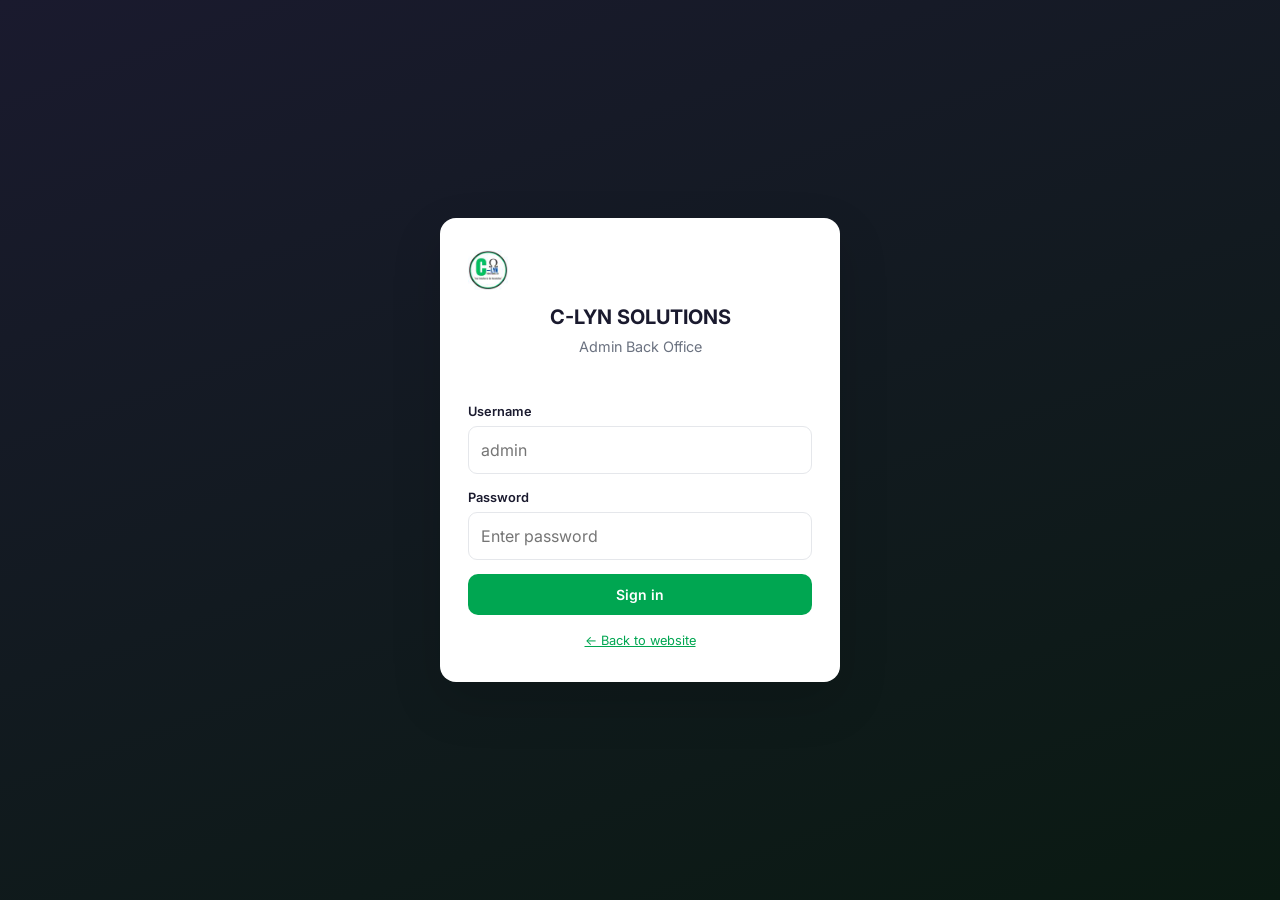
==== admin.html @ 7284bfd9 "Admin dark mode toggle + hide cart in script.js" ====
<!DOCTYPE html>
<html lang="en">
<head>
<meta charset="UTF-8">
<meta name="viewport" content="width=device-width, initial-scale=1.0">
<title>Admin · C-LYN SOLUTIONS LIMITED</title>
<link href="https://fonts.googleapis.com/css2?family=Inter:wght@400;500;600;700;800&display=swap" rel="stylesheet">
<link rel="stylesheet" href="admin.css">
<link rel="stylesheet" href="logo-styles.css">
<link rel="stylesheet" href="admin-dark.css">
</head>
<body>
<div class="login-page" id="loginScreen">
  <div class="login-card">
    <div class="login-logo"><img class="login-logo-img" id="adminLogo" alt="C-LYN" width="72" height="72"></div>
    <h1>C-LYN SOLUTIONS</h1>
    <p class="sub">Admin Back Office</p>
    <div class="login-err" id="loginErr"></div>
    <label for="loginUser">Username</label>
    <input type="text" id="loginUser" placeholder="admin" autocomplete="username">
    <label for="pwd">Password</label>
    <input type="password" id="pwd" placeholder="Enter password" autocomplete="current-password">
    <button class="btn btn-primary btn-block" id="loginBtn">Sign in</button>
    <p class="login-hint"><a href="index.html">← Back to website</a></p>
  </div>
</div>
<div class="hidden" id="app">
  <header class="topbar">
    <div class="topbar-brand">
      <div class="mark">C</div>
      <div><h1>C-LYN Admin</h1><span id="loggedInAs">SOLUTIONS LIMITED</span></div>
    </div>
    <div class="topbar-actions">
      <a class="btn btn-ghost btn-sm" href="index.html" target="_blank">View website</a>
      <button type="button" class="theme-toggle" id="themeToggle" title="Toggle dark mode">Dark</button>
      <button class="btn btn-ghost btn-sm" id="logoutBtn">Logout</button>
    </div>
  </header>
  <div class="wrap">
    <div class="stats">
      <div class="stat"><strong id="statProducts">0</strong><span>Products</span></div>
      <div class="stat"><strong id="statCats">0</strong><span>Categories</span></div>
      <div class="stat"><strong id="statFeatured">0</strong><span>Featured</span></div>
      <div class="stat"><strong id="statPromos">0</strong><span>Active promos</span></div>
      <div class="stat"><strong id="statViews">0</strong><span>Page views</span></div>
    </div>
    <div class="tabs">
      <button class="tab active" data-tab="products">Products</button>
      <button class="tab" data-tab="categories">Categories</button>
      <button class="tab" data-tab="promotions">Promotions</button>
      <button class="tab" data-tab="settings">Settings</button>
      <button class="tab" data-tab="users">Users</button>
      <button class="tab" data-tab="logs">Logs &amp; Analytics</button>
      <button class="tab" data-tab="backup">Backup</button>
    </div>
    <div class="panel" id="tab-products">
      <div class="panel-head"><h2>Product catalogue</h2>
        <div class="panel-head-actions">
          <span class="save-msg" id="saveMsgProducts"></span>
          <button class="btn btn-ghost btn-sm" id="saveProductsBtn">Save</button>
          <button class="btn btn-primary btn-sm" id="addProductBtn">+ Add product</button>
        </div></div>
      <div class="table-wrap"><table><thead><tr><th>Image</th><th>Name</th><th>Category</th><th>Price</th><th>Featured</th><th>Actions</th></tr></thead><tbody id="productRows"></tbody></table></div>
    </div>
    <div class="panel hidden" id="tab-categories">
      <div class="panel-head"><h2>Categories</h2>
        <div class="panel-head-actions">
          <span class="save-msg" id="saveMsgCats"></span>
          <button class="btn btn-ghost btn-sm" id="saveCatsBtn">Save</button>
          <button class="btn btn-primary btn-sm" id="addCatBtn">+ Add category</button>
        </div></div>
      <div class="table-wrap"><table><thead><tr><th>Photo</th><th>Name</th><th>ID</th><th>Actions</th></tr></thead><tbody id="catRows"></tbody></table></div>
    </div>
    <div class="panel hidden" id="tab-promotions">
      <div class="panel-head"><h2>Promotions banner</h2>
        <div class="panel-head-actions">
          <span class="save-msg" id="saveMsgPromos"></span>
          <button class="btn btn-ghost btn-sm" id="savePromosBtn">Save</button>
          <button class="btn btn-primary btn-sm" id="addPromoBtn">+ Add promotion</button>
        </div></div>
      <div class="panel-pad" style="border-bottom:1px solid var(--border);max-width:none">
        <label class="check-row" style="margin:0;display:flex;align-items:center;gap:8px"><input type="checkbox" id="promoMasterToggle"> <strong>Show promotions on website</strong></label>
      </div>
      <div class="table-wrap"><table><thead><tr><th>Image</th><th>Promotion</th><th>Status</th><th>Actions</th></tr></thead><tbody id="promoRows"></tbody></table></div>
    </div>
    <div class="panel hidden" id="tab-settings">
      <div class="panel-pad">
        <h2>Website settings</h2>
        <h3>Hero background image</h3>
        <p class="muted">Upload a new hero image for the homepage.</p>
        <div style="display:flex;flex-wrap:wrap;gap:16px;align-items:flex-start;margin-bottom:16px">
          <img id="heroPreview" class="preview" alt="Hero" style="max-width:280px;max-height:160px;border-radius:10px">
          <div>
            <label class="btn btn-ghost btn-sm" style="cursor:pointer">Upload hero image<input type="file" id="heroImageInput" accept="image/*" hidden></label>
            <button type="button" class="btn btn-ghost btn-sm" id="clearHeroBtn">Use default image</button>
          </div>
        </div>
        <h3>Contact &amp; about</h3>
        <div class="grid2"><div><label>Phone</label><input type="text" id="sPhone"></div><div><label>WhatsApp</label><input type="text" id="sWhatsapp"></div></div>
        <label>Email</label><input type="email" id="sEmail">
        <label>Address</label><input type="text" id="sAddress">
        <label>Location</label><input type="text" id="sLocation">
        <label>Hours</label><input type="text" id="sHours">
        <label>Tagline</label><input type="text" id="sTagline">
        <label>About</label><textarea id="sAbout" rows="4"></textarea>
        <div class="modal-actions" style="justify-content:flex-start">
          <button class="btn btn-primary" id="saveSettingsBtn">Save settings</button>
          <span id="settingsMsg" class="muted" style="margin-left:12px"></span>
        </div>
      </div>
    </div>
    <div class="panel hidden" id="tab-users">
      <div class="panel-head"><h2>Admin users</h2><button class="btn btn-primary btn-sm" id="addUserBtn">+ Add user</button></div>
      <div class="table-wrap"><table><thead><tr><th>Name</th><th>Username</th><th>Role</th><th>Actions</th></tr></thead><tbody id="userRows"></tbody></table></div>
    </div>
    <div class="panel hidden" id="tab-logs">
      <div class="panel-pad" style="max-width:none">
        <div style="display:flex;justify-content:space-between;flex-wrap:wrap;gap:12px;margin-bottom:16px">
          <h2 style="margin:0">Logs &amp; Analytics</h2>
          <div style="display:flex;gap:8px">
            <button class="btn btn-ghost btn-sm" id="clearLogsBtn">Clear audit log</button>
            <button class="btn btn-ghost btn-sm" id="clearAnalyticsBtn">Reset analytics</button>
          </div>
        </div>
        <div class="stats" style="margin:16px 0">
          <div class="stat"><strong id="analyticsTotal">0</strong><span>Total views</span></div>
          <div class="stat"><strong id="analyticsPages">0</strong><span>Pages tracked</span></div>
        </div>
        <div class="table-wrap" style="margin-bottom:20px"><table><thead><tr><th>Page</th><th>Views</th></tr></thead><tbody id="analyticsPageRows"></tbody></table></div>
        <div class="table-wrap" style="margin-bottom:20px"><table><thead><tr><th>When</th><th>Page</th><th>Referrer</th></tr></thead><tbody id="visitRows"></tbody></table></div>
        <div class="table-wrap"><table><thead><tr><th>When</th><th>User</th><th>Action</th><th>Detail</th></tr></thead><tbody id="logRows"></tbody></table></div>
      </div>
    </div>
    <div class="panel hidden" id="tab-backup">
      <div class="panel-pad">
        <h2>Backup &amp; restore</h2>
        <div class="backup-actions">
          <button class="btn btn-primary btn-sm" id="exportBtn">Download backup (JSON)</button>
          <label class="btn btn-ghost btn-sm" style="cursor:pointer">Import backup<input type="file" id="importFile" accept=".json,application/json" hidden></label>
          <button class="btn btn-danger btn-sm" id="resetBtn">Reset to defaults</button>
        </div>
      </div>
    </div>
  </div>
</div>
<div class="modal-bg hidden" id="productModal">
  <div class="modal">
    <h3 id="productModalTitle">Add product</h3>
    <input type="hidden" id="editProductId">
    <label>Name *</label><input type="text" id="pName">
    <div class="grid2"><div><label>Category</label><select id="pCategory"></select></div><div><label>Price</label><input type="text" id="pPrice"></div></div>
    <label>Part number</label><input type="text" id="pPart">
    <label>Description</label><textarea id="pDesc" rows="2"></textarea>
    <label>Image</label><input type="file" id="pImage" accept="image/*">
    <img id="pPreview" class="preview" alt="">
    <label class="check-row"><input type="checkbox" id="pFeatured"> Featured</label>
    <div class="modal-actions"><button class="btn btn-ghost" id="cancelProduct">Cancel</button><button class="btn btn-primary" id="saveProduct">Save</button></div>
  </div>
</div>
<div class="modal-bg hidden" id="categoryModal">
  <div class="modal">
    <h3 id="categoryModalTitle">Add category</h3>
    <input type="hidden" id="editCatId">
    <label>Name *</label><input type="text" id="cName">
    <label>Photo</label><input type="file" id="cImage" accept="image/*">
    <img id="cPreview" class="preview" alt="">
    <div class="modal-actions"><button class="btn btn-ghost" id="cancelCategory">Cancel</button><button class="btn btn-primary" id="saveCategory">Save</button></div>
  </div>
</div>
<div class="modal-bg hidden" id="promoModal">
  <div class="modal">
    <h3 id="promoModalTitle">Add promotion</h3>
    <input type="hidden" id="editPromoId">
    <label>Title *</label><input type="text" id="prTitle" placeholder="e.g. Special Offer">
    <label>Message</label><textarea id="prMessage" rows="2" placeholder="Short banner text"></textarea>
    <div class="grid2">
      <div><label>Discount % *</label><input type="number" id="prPercent" min="0" max="100" placeholder="e.g. 20"></div>
      <div><label>Category (optional)</label><select id="prCategory"><option value="">All / general</option></select></div>
    </div>
    <label>Promo image (optional)</label><input type="file" id="prImage" accept="image/*">
    <img id="prPreview" class="preview" alt="">
    <label class="check-row"><input type="checkbox" id="prActive" checked> Active (show on website)</label>
    <div class="modal-actions"><button class="btn btn-ghost" id="cancelPromo">Cancel</button><button class="btn btn-primary" id="savePromo">Save</button></div>
  </div>
</div>
<div class="modal-bg hidden" id="userModal">
  <div class="modal">
    <h3 id="userModalTitle">Add user</h3>
    <input type="hidden" id="editUserId">
    <label>Name *</label><input type="text" id="uName">
    <label>Username *</label><input type="text" id="uUsername">
    <label>Password</label><input type="password" id="uPassword" placeholder="Leave blank to keep current">
    <label>Role</label><select id="uRole"><option value="admin">Admin</option><option value="owner">Owner</option></select>
    <div class="modal-actions"><button class="btn btn-ghost" id="cancelUser">Cancel</button><button class="btn btn-primary" id="saveUser">Save</button></div>
  </div>
</div>
<script src="img/logo.js"></script>
<script src="branding.js"></script>
<script src="data.js"></script>
<script src="admin-app.js"></script>
<script src="admin-save.js"></script>
<script>
(function(){
  var KEY='clyn_admin_theme';
  function apply(dark){
    document.body.classList.toggle('admin-dark', dark);
    var t=document.getElementById('themeToggle');
    if(t) t.textContent=dark?'Light':'Dark';
    try{localStorage.setItem(KEY,dark?'dark':'light');}catch(e){}
  }
  try{if(localStorage.getItem(KEY)==='dark')apply(true);}catch(e){}
  document.addEventListener('click',function(e){
    if(e.target&&e.target.id==='themeToggle'){
      apply(!document.body.classList.contains('admin-dark'));
    }
  });
})();
</script>
</body>
</html>
---- admin.css ----
:root{--green:#00A651;--green-soft:rgba(0,166,81,.12);--navy:#1A1A2E;--muted:#6B7280;--border:#E5E7EB;--bg:#F3F4F6;--white:#fff;--shadow-lg:0 20px 50px rgba(0,0,0,.15)}
.hidden{display:none!important}
*{box-sizing:border-box;margin:0;padding:0}
body{font-family:Inter,system-ui,sans-serif;background:var(--bg);color:var(--navy);line-height:1.5}
.btn{display:inline-flex;align-items:center;justify-content:center;gap:6px;padding:10px 16px;border-radius:10px;font:inherit;font-weight:600;font-size:.875rem;border:none;cursor:pointer;text-decoration:none;transition:.15s}
.btn-primary{background:var(--green);color:#fff}
.btn-primary:hover{filter:brightness(1.05)}
.btn-ghost{background:transparent;color:var(--navy);border:1.5px solid var(--border)}
.btn-ghost:hover{background:#F9FAFB}
.btn-danger{background:#FEE2E2;color:#B91C1C}
.btn-sm{padding:7px 12px;font-size:.8rem;border-radius:8px}
.btn-block{width:100%}
.login-page{min-height:100vh;display:flex;align-items:center;justify-content:center;padding:24px;background:linear-gradient(160deg,#1A1A2E,#0a1a12)}
.login-card{background:var(--white);border-radius:16px;padding:32px 28px;width:100%;max-width:400px;box-shadow:var(--shadow-lg)}
.login-logo{text-align:center;margin-bottom:12px}
.login-logo img{border-radius:12px}
.login-card h1{text-align:center;font-size:1.25rem;margin-bottom:4px}
.login-card .sub{text-align:center;color:var(--muted);font-size:.9rem;margin-bottom:20px}
.login-err{color:#B91C1C;font-size:.85rem;min-height:1.2em;margin-bottom:8px}
.login-card label{display:block;font-size:.8rem;font-weight:600;margin-bottom:5px}
.login-card input{width:100%;padding:11px 12px;border:1.5px solid var(--border);border-radius:9px;font:inherit;margin-bottom:14px}
.login-hint{text-align:center;font-size:.8rem;color:var(--muted);margin-top:16px}
.login-hint a{color:var(--green)}
.topbar{background:var(--white);border-bottom:1px solid var(--border);height:60px;display:flex;align-items:center;justify-content:space-between;padding:0 20px;position:sticky;top:0;z-index:20}
.topbar-brand{display:flex;align-items:center;gap:10px}
.topbar-brand .mark{width:36px;height:36px;border-radius:8px;background:var(--green);color:#fff;display:flex;align-items:center;justify-content:center;font-weight:800}
.topbar-brand h1{font-size:1rem}
.topbar-brand span{font-size:.7rem;color:var(--muted)}
.topbar-actions{display:flex;gap:8px}
.wrap{max-width:1100px;margin:0 auto;padding:24px 20px 60px}
.stats{display:grid;grid-template-columns:repeat(auto-fit,minmax(120px,1fr));gap:12px;margin-bottom:20px}
.stat{background:var(--white);border-radius:12px;padding:16px;border:1px solid var(--border)}
.stat strong{display:block;font-size:1.4rem;font-weight:800}
.stat span{font-size:.75rem;color:var(--muted)}
.tabs{display:flex;flex-wrap:wrap;gap:8px;margin-bottom:16px}
.tab{padding:8px 16px;border-radius:999px;border:1.5px solid var(--border);background:var(--white);font:inherit;font-weight:600;font-size:.875rem;cursor:pointer;color:var(--muted)}
.tab.active{background:var(--green);color:#fff;border-color:var(--green)}
.panel{background:var(--white);border-radius:14px;border:1px solid var(--border);overflow:hidden}
.panel-head{display:flex;justify-content:space-between;align-items:center;padding:18px 20px;border-bottom:1px solid var(--border);flex-wrap:wrap;gap:12px}
.panel-head h2{font-size:1.05rem;font-weight:700}
.panel-pad{padding:20px;max-width:640px}
.panel-pad label{display:block;font-size:.8rem;font-weight:600;margin:0 0 5px;color:var(--navy)}
.panel-pad input[type="text"],.panel-pad input[type="email"],.panel-pad input[type="password"],.panel-pad input[type="number"],.panel-pad input[type="file"],.panel-pad select,.panel-pad textarea{display:block;width:100%;padding:11px 12px;border:1.5px solid var(--border);border-radius:9px;font:inherit;font-size:.9rem;margin:0 0 14px;background:#fff}
.panel-pad input:focus,.panel-pad select:focus,.panel-pad textarea:focus{outline:none;border-color:var(--green);box-shadow:0 0 0 3px rgba(0,166,81,.12)}
.panel-pad .grid2{display:grid;grid-template-columns:1fr 1fr;gap:12px}
.panel-pad .grid2 > div{min-width:0}
.panel-pad h3{font-size:.9rem;margin:20px 0 10px;color:var(--muted);font-weight:600}
.panel-pad h2{font-size:1.05rem;margin-bottom:16px}
.table-wrap{overflow-x:auto}
table{width:100%;border-collapse:collapse;font-size:.875rem}
th,td{padding:12px 16px;text-align:left;border-bottom:1px solid var(--border);vertical-align:middle}
th{background:#F9FAFB;font-weight:600;font-size:.72rem;text-transform:uppercase;letter-spacing:.04em;color:var(--muted);white-space:nowrap}
tr:hover td{background:#FAFBFC}
td img.thumb{width:42px;height:42px;object-fit:cover;border-radius:8px;background:var(--bg);display:block}
.badge{display:inline-block;padding:3px 9px;border-radius:999px;background:var(--green-soft);color:var(--green);font-size:.72rem;font-weight:700}
.badge-off{background:#FEF3C7;color:#B45309;display:inline-block;padding:3px 9px;border-radius:999px;font-size:.72rem;font-weight:700}
.actions-cell{white-space:nowrap;display:flex;gap:6px}
.modal-bg{position:fixed;inset:0;background:rgba(15,15,26,.55);backdrop-filter:blur(4px);display:flex;align-items:center;justify-content:center;padding:16px;z-index:50}
.modal{background:var(--white);border-radius:16px;padding:28px;width:100%;max-width:520px;max-height:92vh;overflow:auto;box-shadow:var(--shadow-lg)}
.modal h3{font-size:1.15rem;font-weight:700;margin-bottom:20px}
.modal label{display:block;font-size:.8rem;font-weight:600;margin-bottom:5px;color:var(--navy)}
.modal input,.modal select,.modal textarea{width:100%;padding:11px 12px;border:1.5px solid var(--border);border-radius:9px;font:inherit;font-size:.9rem;margin-bottom:14px}
.modal input:focus,.modal select:focus,.modal textarea:focus{outline:none;border-color:var(--green);box-shadow:0 0 0 3px rgba(0,166,81,.12)}
.modal .grid2{display:grid;grid-template-columns:1fr 1fr;gap:12px}
.modal .check-row{display:flex;align-items:center;gap:8px;margin-bottom:14px;font-size:.9rem}
.modal .check-row input{width:auto;margin:0}
.preview{max-width:100%;max-height:150px;border-radius:10px;margin:4px 0 12px;display:none;object-fit:cover}
.preview.show{display:block}
.modal-actions{display:flex;gap:10px;justify-content:flex-end;margin-top:8px}
.backup-actions{display:flex;flex-wrap:wrap;gap:10px;margin-top:16px}
.muted{color:var(--muted);font-size:.9rem;line-height:1.6}
.panel-head-actions{display:flex;align-items:center;gap:8px;flex-wrap:wrap}
.save-msg{font-size:.85rem;font-weight:600;min-width:4rem}
@media(max-width:720px){.tabs{flex-wrap:nowrap;overflow-x:auto;-webkit-overflow-scrolling:touch;padding-bottom:4px}.tab{flex-shrink:0}.stats{grid-template-columns:1fr 1fr}.modal .grid2,.panel-pad .grid2{grid-template-columns:1fr}.topbar{padding:0 14px}.wrap{padding:16px 12px 40px}.panel-head{flex-direction:column;align-items:flex-start}.panel-pad{max-width:100%}}
---- logo-styles.css ----
/* Official logo */
.logo {
  display: flex;
  align-items: center;
  gap: 10px;
  text-decoration: none;
  color: inherit;
}
.logo-img {
  width: 48px;
  height: 48px;
  object-fit: contain;
  border-radius: 8px;
  display: none;
  flex-shrink: 0;
}
.logo-img[src]:not([src=""]) {
  display: block;
}
.logo-mark {
  width: 40px;
  height: 40px;
  border-radius: 8px;
  background: var(--green, #00A651);
  color: #fff;
  display: flex;
  align-items: center;
  justify-content: center;
  font-weight: 800;
  font-size: 0.85rem;
  flex-shrink: 0;
}
.logo-text {
  display: flex;
  flex-direction: column;
  line-height: 1.15;
}
.logo-text strong {
  font-size: 1.05rem;
  font-weight: 800;
  letter-spacing: -0.02em;
  color: var(--text, #1a1a2e);
}
.logo-text small {
  font-size: 0.65rem;
  font-weight: 600;
  letter-spacing: 0.04em;
  color: var(--muted, #6b7280);
  text-transform: uppercase;
}
#adminLogo {
  width: 40px;
  height: 40px;
  object-fit: contain;
  border-radius: 6px;
}
@media (max-width: 860px) {
  .logo-img { width: 40px; height: 40px; }
  .logo-text small { display: none; }
}
---- admin-dark.css ----
body.admin-dark{--bg:#0f1419;--white:#1a2332;--navy:#e8eef5;--muted:#8b9bb0;--border:#2a3544;--green-soft:rgba(0,166,81,.2);background:#0f1419;color:#e8eef5}
body.admin-dark .topbar,body.admin-dark .panel,body.admin-dark .stat,body.admin-dark .tab,body.admin-dark .modal,body.admin-dark .login-card{background:#1a2332;border-color:#2a3544;color:#e8eef5}
body.admin-dark .tab{color:#8b9bb0}
body.admin-dark .tab.active{background:#00A651;color:#fff;border-color:#00A651}
body.admin-dark th{background:#141c27;color:#8b9bb0}
body.admin-dark tr:hover td{background:#141c27}
body.admin-dark input,body.admin-dark select,body.admin-dark textarea{background:#0f1419!important;border-color:#2a3544!important;color:#e8eef5!important}
body.admin-dark .btn-ghost{color:#e8eef5;border-color:#2a3544}
body.admin-dark .btn-ghost:hover{background:#141c27}
body.admin-dark .muted{color:#8b9bb0}
.theme-toggle{border:1.5px solid var(--border);background:transparent;border-radius:8px;padding:7px 12px;font:inherit;font-size:.8rem;font-weight:600;cursor:pointer;color:var(--navy)}
@media(max-width:720px){.stats{grid-template-columns:1fr 1fr!important;gap:10px!important}.stat{padding:14px 12px!important}.stat strong{font-size:1.25rem!important}.tabs{flex-wrap:nowrap!important;overflow-x:auto!important;-webkit-overflow-scrolling:touch!important;gap:8px!important;padding-bottom:8px!important;scrollbar-width:none}.tabs::-webkit-scrollbar{display:none}.tab{flex-shrink:0!important;padding:8px 14px!important}.panel-head{flex-direction:column!important;align-items:flex-start!important;gap:12px!important}.panel-head-actions{width:100%;display:flex;flex-wrap:wrap;gap:8px}.topbar{flex-wrap:wrap;height:auto!important;min-height:56px;padding:10px 12px!important;gap:8px}.wrap{padding:12px 10px 40px!important}table{font-size:.8rem}th,td{padding:10px 8px!important}}
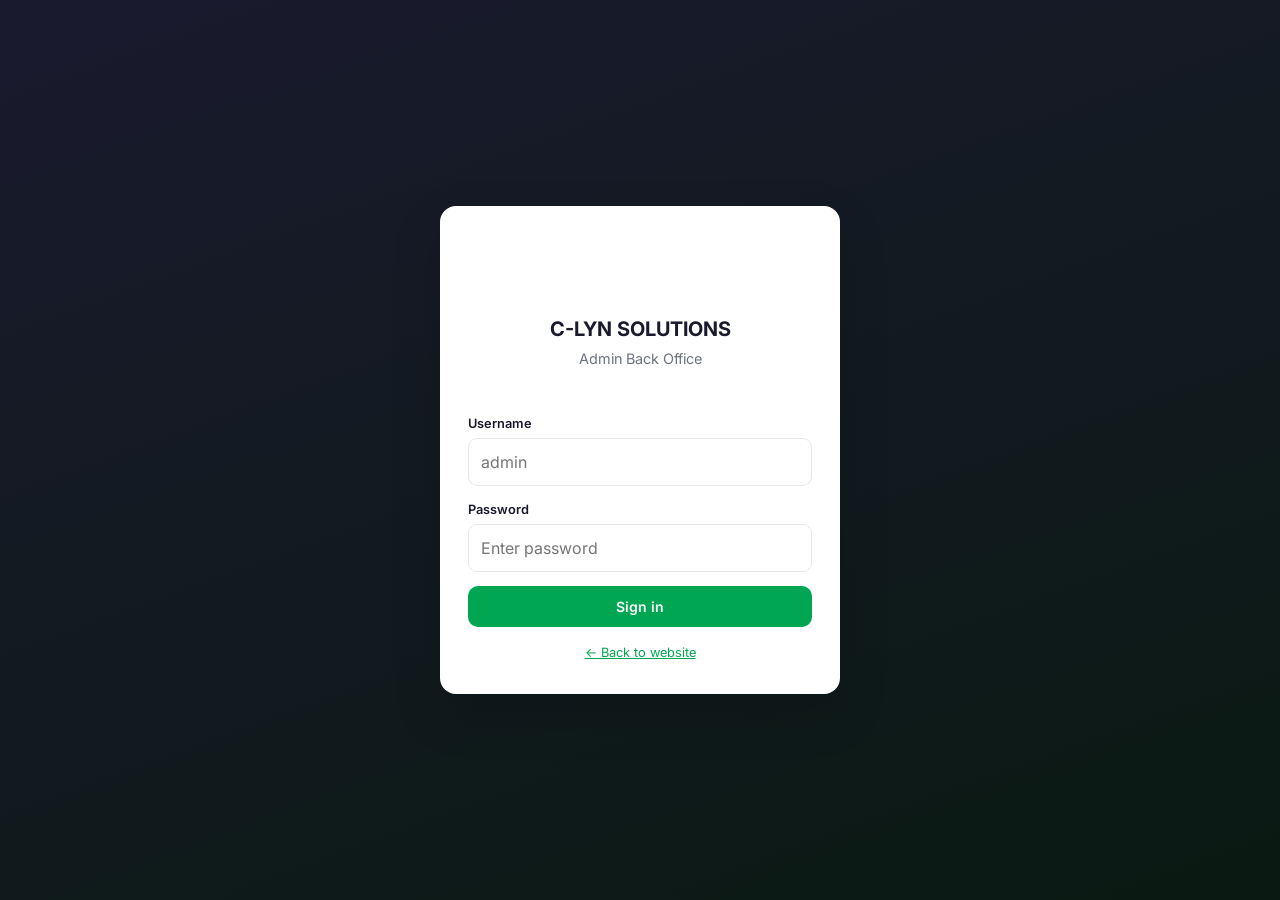
==== commit affc5cde: "Promo end date and duration fields in admin" ====
--- a/admin.html
+++ b/admin.html
@@ -32,7 +32,7 @@
     </div>
     <div class="topbar-actions">
       <a class="btn btn-ghost btn-sm" href="index.html" target="_blank">View website</a>
-      <button type="button" class="theme-toggle" id="themeToggle" title="Toggle dark mode">Dark</button>
+      <button type="button" class="theme-toggle" id="themeToggle">Dark</button>
       <button class="btn btn-ghost btn-sm" id="logoutBtn">Logout</button>
     </div>
   </header>
@@ -115,13 +115,7 @@
     </div>
     <div class="panel hidden" id="tab-logs">
       <div class="panel-pad" style="max-width:none">
-        <div style="display:flex;justify-content:space-between;flex-wrap:wrap;gap:12px;margin-bottom:16px">
-          <h2 style="margin:0">Logs &amp; Analytics</h2>
-          <div style="display:flex;gap:8px">
-            <button class="btn btn-ghost btn-sm" id="clearLogsBtn">Clear audit log</button>
-            <button class="btn btn-ghost btn-sm" id="clearAnalyticsBtn">Reset analytics</button>
-          </div>
-        </div>
+        <h2>Logs &amp; Analytics</h2>
         <div class="stats" style="margin:16px 0">
           <div class="stat"><strong id="analyticsTotal">0</strong><span>Total views</span></div>
           <div class="stat"><strong id="analyticsPages">0</strong><span>Pages tracked</span></div>
@@ -177,6 +171,10 @@
       <div><label>Discount % *</label><input type="number" id="prPercent" min="0" max="100" placeholder="e.g. 20"></div>
       <div><label>Category (optional)</label><select id="prCategory"><option value="">All / general</option></select></div>
     </div>
+    <label>Ends on (optional)</label>
+    <input type="date" id="prEndDate">
+    <label>Or duration text (optional)</label>
+    <input type="text" id="prDuration" placeholder="e.g. This week only">
     <label>Promo image (optional)</label><input type="file" id="prImage" accept="image/*">
     <img id="prPreview" class="preview" alt="">
     <label class="check-row"><input type="checkbox" id="prActive" checked> Active (show on website)</label>
@@ -210,9 +208,7 @@
   }
   try{if(localStorage.getItem(KEY)==='dark')apply(true);}catch(e){}
   document.addEventListener('click',function(e){
-    if(e.target&&e.target.id==='themeToggle'){
-      apply(!document.body.classList.contains('admin-dark'));
-    }
+    if(e.target&&e.target.id==='themeToggle') apply(!document.body.classList.contains('admin-dark'));
   });
 })();
 </script>
--- a/logo-styles.css
+++ b/logo-styles.css
@@ -1,60 +1,8 @@
-/* Official logo */
-.logo {
-  display: flex;
-  align-items: center;
-  gap: 10px;
-  text-decoration: none;
-  color: inherit;
-}
-.logo-img {
-  width: 48px;
-  height: 48px;
-  object-fit: contain;
-  border-radius: 8px;
-  display: none;
-  flex-shrink: 0;
-}
-.logo-img[src]:not([src=""]) {
-  display: block;
-}
-.logo-mark {
-  width: 40px;
-  height: 40px;
-  border-radius: 8px;
-  background: var(--green, #00A651);
-  color: #fff;
-  display: flex;
-  align-items: center;
-  justify-content: center;
-  font-weight: 800;
-  font-size: 0.85rem;
-  flex-shrink: 0;
-}
-.logo-text {
-  display: flex;
-  flex-direction: column;
-  line-height: 1.15;
-}
-.logo-text strong {
-  font-size: 1.05rem;
-  font-weight: 800;
-  letter-spacing: -0.02em;
-  color: var(--text, #1a1a2e);
-}
-.logo-text small {
-  font-size: 0.65rem;
-  font-weight: 600;
-  letter-spacing: 0.04em;
-  color: var(--muted, #6b7280);
-  text-transform: uppercase;
-}
-#adminLogo {
-  width: 40px;
-  height: 40px;
-  object-fit: contain;
-  border-radius: 6px;
-}
-@media (max-width: 860px) {
-  .logo-img { width: 40px; height: 40px; }
-  .logo-text small { display: none; }
-}
+.logo{display:flex;align-items:center;gap:10px;text-decoration:none;color:inherit}
+.logo-img,#siteLogo{width:44px;height:44px;object-fit:contain;border-radius:8px;display:block;flex-shrink:0;background:#fff;padding:2px}
+.logo-mark{width:40px;height:40px;border-radius:8px;background:#00A651;color:#fff;display:flex;align-items:center;justify-content:center;font-weight:800;font-size:.85rem;flex-shrink:0}
+.logo-text{display:flex;flex-direction:column;line-height:1.15}
+.logo-text strong{font-size:1.05rem;font-weight:800;letter-spacing:-0.02em;color:#fff}
+.logo-text small{font-size:.65rem;font-weight:600;letter-spacing:.04em;color:rgba(255,255,255,.75);text-transform:uppercase}
+#adminLogo,.login-logo-img{width:64px;height:64px;object-fit:contain;border-radius:10px;background:#fff;padding:4px}
+@media(max-width:860px){.logo-img,#siteLogo{width:38px;height:38px}.logo-text small{display:none}}
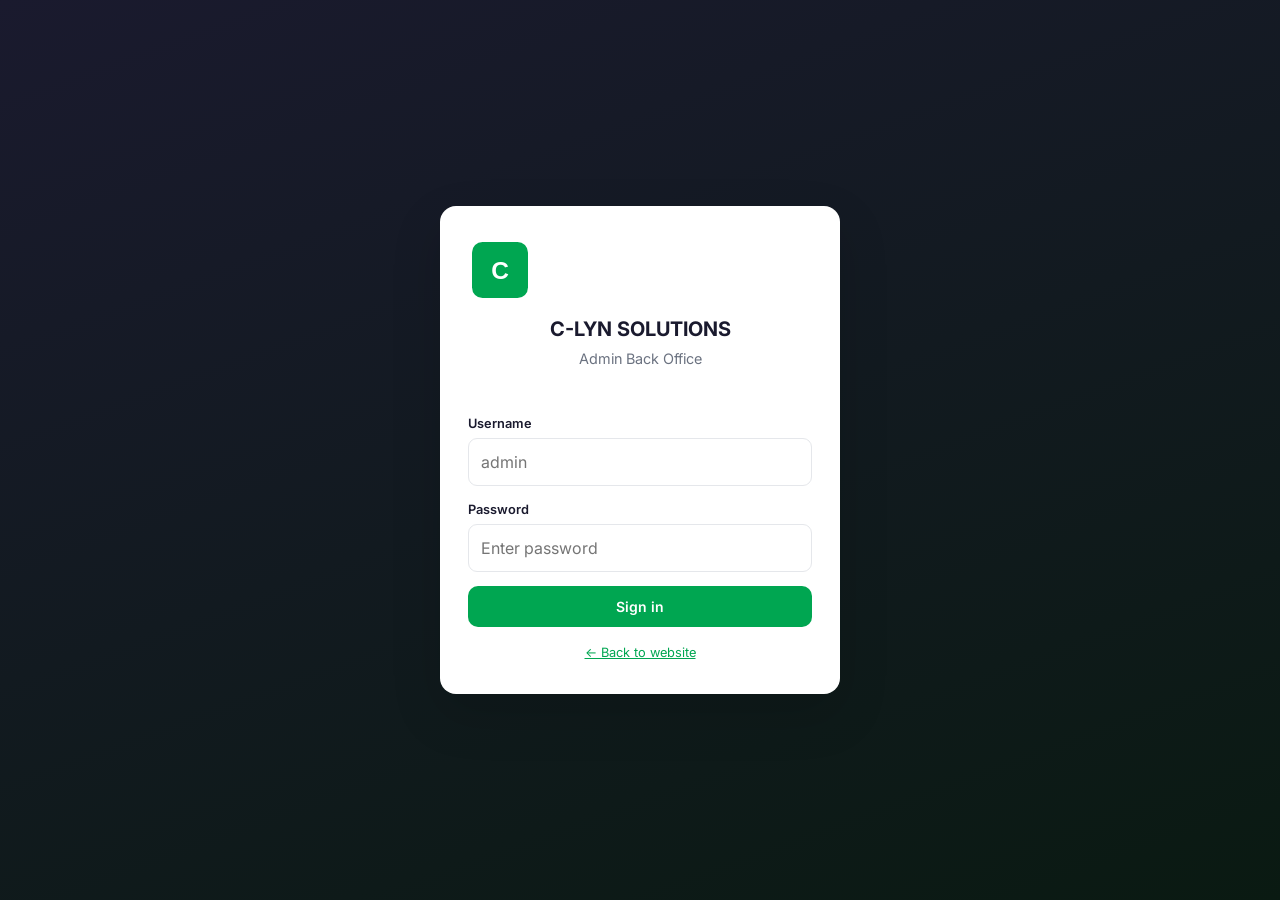
==== commit f09fb3eb: "Load admin-promo-fields.js" ====
--- a/admin.html
+++ b/admin.html
@@ -87,7 +87,6 @@
       <div class="panel-pad">
         <h2>Website settings</h2>
         <h3>Hero background image</h3>
-        <p class="muted">Upload a new hero image for the homepage.</p>
         <div style="display:flex;flex-wrap:wrap;gap:16px;align-items:flex-start;margin-bottom:16px">
           <img id="heroPreview" class="preview" alt="Hero" style="max-width:280px;max-height:160px;border-radius:10px">
           <div>
@@ -166,10 +165,10 @@
     <h3 id="promoModalTitle">Add promotion</h3>
     <input type="hidden" id="editPromoId">
     <label>Title *</label><input type="text" id="prTitle" placeholder="e.g. Special Offer">
-    <label>Message</label><textarea id="prMessage" rows="2" placeholder="Short banner text"></textarea>
+    <label>Message</label><textarea id="prMessage" rows="2"></textarea>
     <div class="grid2">
-      <div><label>Discount % *</label><input type="number" id="prPercent" min="0" max="100" placeholder="e.g. 20"></div>
-      <div><label>Category (optional)</label><select id="prCategory"><option value="">All / general</option></select></div>
+      <div><label>Discount %</label><input type="number" id="prPercent" min="0" max="100" placeholder="e.g. 20"></div>
+      <div><label>Category</label><select id="prCategory"><option value="">All / general</option></select></div>
     </div>
     <label>Ends on (optional)</label>
     <input type="date" id="prEndDate">
@@ -177,7 +176,7 @@
     <input type="text" id="prDuration" placeholder="e.g. This week only">
     <label>Promo image (optional)</label><input type="file" id="prImage" accept="image/*">
     <img id="prPreview" class="preview" alt="">
-    <label class="check-row"><input type="checkbox" id="prActive" checked> Active (show on website)</label>
+    <label class="check-row"><input type="checkbox" id="prActive" checked> Active</label>
     <div class="modal-actions"><button class="btn btn-ghost" id="cancelPromo">Cancel</button><button class="btn btn-primary" id="savePromo">Save</button></div>
   </div>
 </div>
@@ -187,16 +186,16 @@
     <input type="hidden" id="editUserId">
     <label>Name *</label><input type="text" id="uName">
     <label>Username *</label><input type="text" id="uUsername">
-    <label>Password</label><input type="password" id="uPassword" placeholder="Leave blank to keep current">
+    <label>Password</label><input type="password" id="uPassword">
     <label>Role</label><select id="uRole"><option value="admin">Admin</option><option value="owner">Owner</option></select>
     <div class="modal-actions"><button class="btn btn-ghost" id="cancelUser">Cancel</button><button class="btn btn-primary" id="saveUser">Save</button></div>
   </div>
 </div>
-<script src="img/logo.js"></script>
 <script src="branding.js"></script>
 <script src="data.js"></script>
 <script src="admin-app.js"></script>
 <script src="admin-save.js"></script>
+<script src="admin-promo-fields.js"></script>
 <script>
 (function(){
   var KEY='clyn_admin_theme';
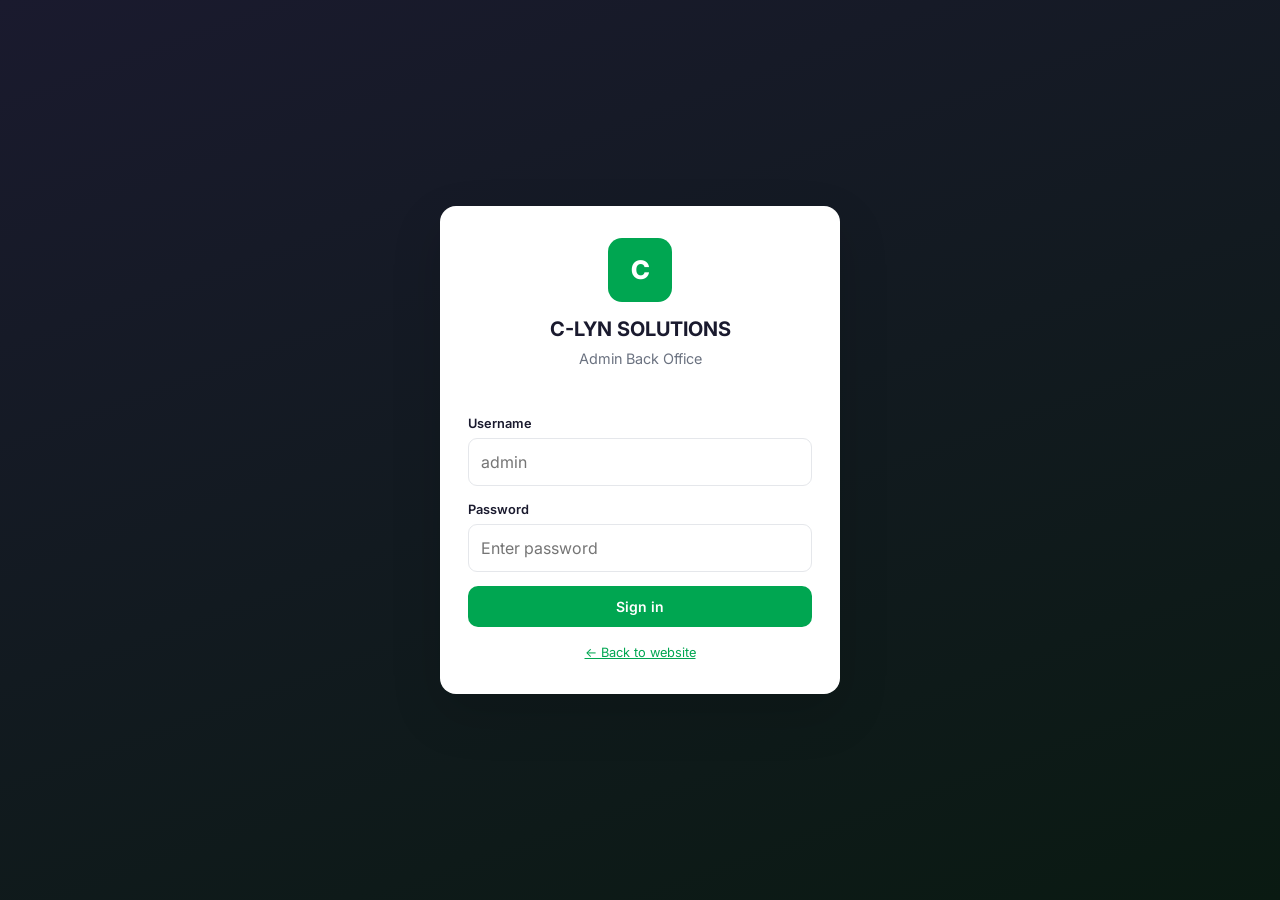
==== commit 4852ac23: "Logo upload in Settings + show on site after save" ====
--- a/admin.html
+++ b/admin.html
@@ -94,6 +94,15 @@
             <button type="button" class="btn btn-ghost btn-sm" id="clearHeroBtn">Use default image</button>
           </div>
         </div>
+        <h3>Website logo</h3>
+        <p class="muted">Upload your official logo. It shows on the site header and admin login.</p>
+        <div style="display:flex;flex-wrap:wrap;gap:16px;align-items:flex-start;margin-bottom:20px">
+          <img id="logoPreview" class="preview" alt="Logo" style="max-width:120px;max-height:120px;border-radius:10px;background:#f3f4f6;object-fit:contain">
+          <div>
+            <label class="btn btn-ghost btn-sm" style="cursor:pointer">Upload logo<input type="file" id="logoImageInput" accept="image/*" hidden></label>
+            <button type="button" class="btn btn-ghost btn-sm" id="clearLogoBtn">Remove logo</button>
+          </div>
+        </div>
         <h3>Contact &amp; about</h3>
         <div class="grid2"><div><label>Phone</label><input type="text" id="sPhone"></div><div><label>WhatsApp</label><input type="text" id="sWhatsapp"></div></div>
         <label>Email</label><input type="email" id="sEmail">
@@ -137,8 +146,7 @@
   </div>
 </div>
 <div class="modal-bg hidden" id="productModal">
-  <div class="modal">
-    <h3 id="productModalTitle">Add product</h3>
+  <div class="modal"><h3 id="productModalTitle">Add product</h3>
     <input type="hidden" id="editProductId">
     <label>Name *</label><input type="text" id="pName">
     <div class="grid2"><div><label>Category</label><select id="pCategory"></select></div><div><label>Price</label><input type="text" id="pPrice"></div></div>
@@ -151,8 +159,7 @@
   </div>
 </div>
 <div class="modal-bg hidden" id="categoryModal">
-  <div class="modal">
-    <h3 id="categoryModalTitle">Add category</h3>
+  <div class="modal"><h3 id="categoryModalTitle">Add category</h3>
     <input type="hidden" id="editCatId">
     <label>Name *</label><input type="text" id="cName">
     <label>Photo</label><input type="file" id="cImage" accept="image/*">
@@ -161,19 +168,16 @@
   </div>
 </div>
 <div class="modal-bg hidden" id="promoModal">
-  <div class="modal">
-    <h3 id="promoModalTitle">Add promotion</h3>
+  <div class="modal"><h3 id="promoModalTitle">Add promotion</h3>
     <input type="hidden" id="editPromoId">
-    <label>Title *</label><input type="text" id="prTitle" placeholder="e.g. Special Offer">
+    <label>Title *</label><input type="text" id="prTitle">
     <label>Message</label><textarea id="prMessage" rows="2"></textarea>
     <div class="grid2">
-      <div><label>Discount %</label><input type="number" id="prPercent" min="0" max="100" placeholder="e.g. 20"></div>
+      <div><label>Discount %</label><input type="number" id="prPercent" min="0" max="100"></div>
       <div><label>Category</label><select id="prCategory"><option value="">All / general</option></select></div>
     </div>
-    <label>Ends on (optional)</label>
-    <input type="date" id="prEndDate">
-    <label>Or duration text (optional)</label>
-    <input type="text" id="prDuration" placeholder="e.g. This week only">
+    <label>Ends on (optional)</label><input type="date" id="prEndDate">
+    <label>Or duration text (optional)</label><input type="text" id="prDuration" placeholder="e.g. This week only">
     <label>Promo image (optional)</label><input type="file" id="prImage" accept="image/*">
     <img id="prPreview" class="preview" alt="">
     <label class="check-row"><input type="checkbox" id="prActive" checked> Active</label>
@@ -181,8 +185,7 @@
   </div>
 </div>
 <div class="modal-bg hidden" id="userModal">
-  <div class="modal">
-    <h3 id="userModalTitle">Add user</h3>
+  <div class="modal"><h3 id="userModalTitle">Add user</h3>
     <input type="hidden" id="editUserId">
     <label>Name *</label><input type="text" id="uName">
     <label>Username *</label><input type="text" id="uUsername">
@@ -191,11 +194,12 @@
     <div class="modal-actions"><button class="btn btn-ghost" id="cancelUser">Cancel</button><button class="btn btn-primary" id="saveUser">Save</button></div>
   </div>
 </div>
+<script src="data.js"></script>
 <script src="branding.js"></script>
-<script src="data.js"></script>
 <script src="admin-app.js"></script>
 <script src="admin-save.js"></script>
 <script src="admin-promo-fields.js"></script>
+<script src="admin-logo.js"></script>
 <script>
 (function(){
   var KEY='clyn_admin_theme';
--- a/logo-styles.css
+++ b/logo-styles.css
@@ -1,8 +1,91 @@
-.logo{display:flex;align-items:center;gap:10px;text-decoration:none;color:inherit}
-.logo-img,#siteLogo{width:44px;height:44px;object-fit:contain;border-radius:8px;display:block;flex-shrink:0;background:#fff;padding:2px}
-.logo-mark{width:40px;height:40px;border-radius:8px;background:#00A651;color:#fff;display:flex;align-items:center;justify-content:center;font-weight:800;font-size:.85rem;flex-shrink:0}
-.logo-text{display:flex;flex-direction:column;line-height:1.15}
-.logo-text strong{font-size:1.05rem;font-weight:800;letter-spacing:-0.02em;color:#fff}
-.logo-text small{font-size:.65rem;font-weight:600;letter-spacing:.04em;color:rgba(255,255,255,.75);text-transform:uppercase}
-#adminLogo,.login-logo-img{width:64px;height:64px;object-fit:contain;border-radius:10px;background:#fff;padding:4px}
-@media(max-width:860px){.logo-img,#siteLogo{width:38px;height:38px}.logo-text small{display:none}}
+.logo {
+  display: flex;
+  align-items: center;
+  gap: 10px;
+  text-decoration: none;
+  color: inherit;
+}
+.logo-img,
+#siteLogo {
+  width: 44px;
+  height: 44px;
+  object-fit: contain;
+  border-radius: 8px;
+  display: none;
+  flex-shrink: 0;
+  background: transparent;
+}
+.logo-img.has-logo,
+#siteLogo.has-logo {
+  display: block !important;
+}
+.logo-mark {
+  width: 40px;
+  height: 40px;
+  border-radius: 10px;
+  background: #00A651;
+  color: #fff;
+  display: flex;
+  align-items: center;
+  justify-content: center;
+  font-weight: 800;
+  font-size: 1.1rem;
+  flex-shrink: 0;
+  line-height: 1;
+  font-family: Inter, Arial, sans-serif;
+}
+.logo-text {
+  display: flex;
+  flex-direction: column;
+  line-height: 1.15;
+}
+.logo-text strong {
+  font-size: 1.05rem;
+  font-weight: 800;
+  letter-spacing: -0.02em;
+  color: #fff;
+}
+.logo-text small {
+  font-size: 0.65rem;
+  font-weight: 600;
+  letter-spacing: 0.04em;
+  color: rgba(255, 255, 255, 0.75);
+  text-transform: uppercase;
+}
+#adminLogo,
+.login-logo-img {
+  width: 72px;
+  height: 72px;
+  object-fit: contain;
+  border-radius: 12px;
+  display: none;
+  margin: 0 auto;
+  background: #fff;
+  padding: 4px;
+}
+#adminLogo.has-logo,
+.login-logo-img.has-logo {
+  display: block !important;
+}
+.login-logo .logo-mark {
+  width: 64px;
+  height: 64px;
+  font-size: 1.6rem;
+  margin: 0 auto 8px;
+  border-radius: 14px;
+}
+@media (max-width: 860px) {
+  .logo-img,
+  #siteLogo {
+    width: 38px;
+    height: 38px;
+  }
+  .logo-mark {
+    width: 36px;
+    height: 36px;
+    font-size: 1rem;
+  }
+  .logo-text small {
+    display: none;
+  }
+}
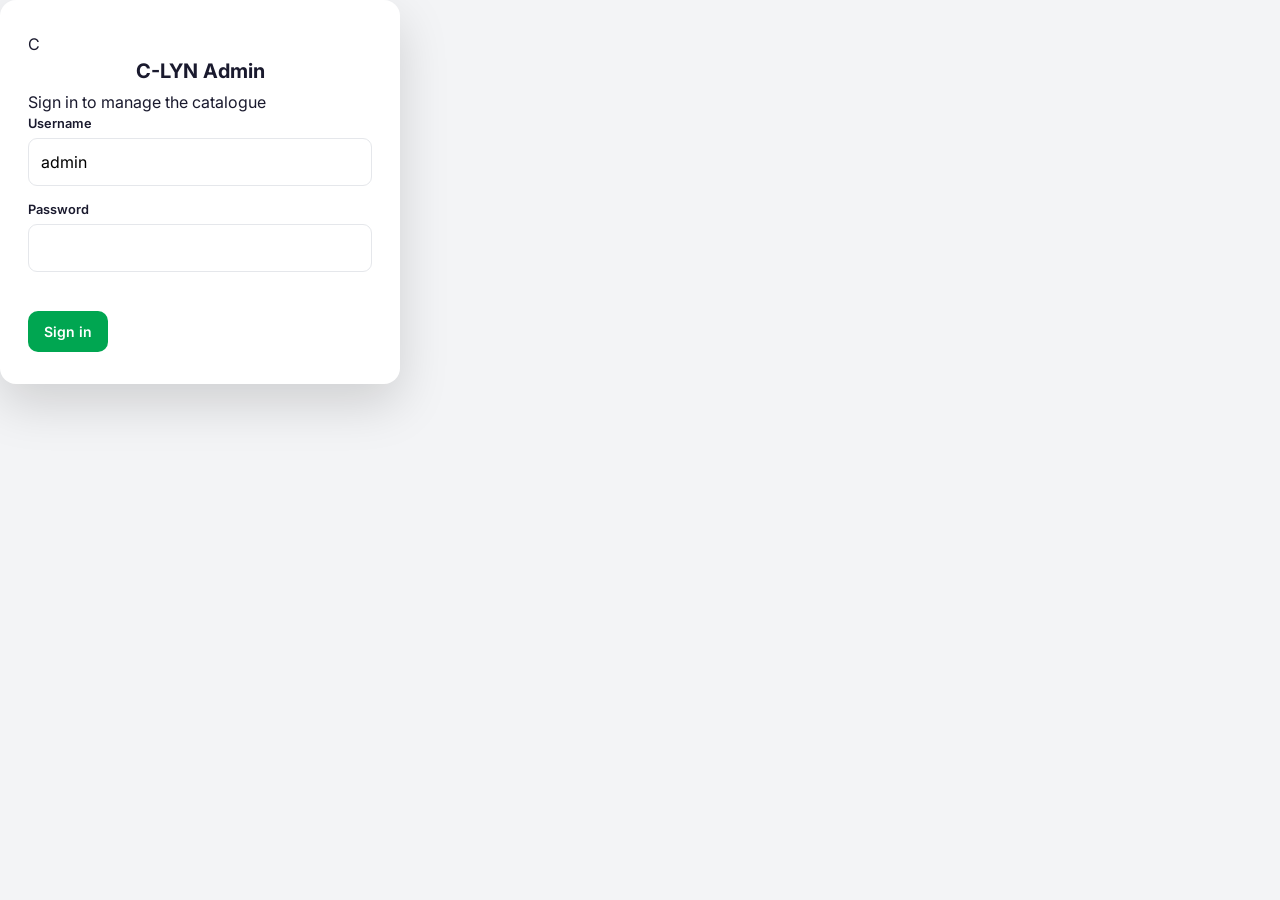
==== commit e64a1168: "Wire admin-confirm.js into admin panel" ====
--- a/admin.html
+++ b/admin.html
@@ -3,166 +3,156 @@
 <head>
 <meta charset="UTF-8">
 <meta name="viewport" content="width=device-width, initial-scale=1.0">
-<title>Admin · C-LYN SOLUTIONS LIMITED</title>
+<title>Admin · C-LYN SOLUTIONS</title>
 <link href="https://fonts.googleapis.com/css2?family=Inter:wght@400;500;600;700;800&display=swap" rel="stylesheet">
 <link rel="stylesheet" href="admin.css">
 <link rel="stylesheet" href="logo-styles.css">
-<link rel="stylesheet" href="admin-dark.css">
 </head>
-<body>
-<div class="login-page" id="loginScreen">
+<body class="admin-body">
+<div id="loginScreen" class="login-screen">
   <div class="login-card">
-    <div class="login-logo"><img class="login-logo-img" id="adminLogo" alt="C-LYN" width="72" height="72"></div>
-    <h1>C-LYN SOLUTIONS</h1>
-    <p class="sub">Admin Back Office</p>
-    <div class="login-err" id="loginErr"></div>
-    <label for="loginUser">Username</label>
-    <input type="text" id="loginUser" placeholder="admin" autocomplete="username">
-    <label for="pwd">Password</label>
-    <input type="password" id="pwd" placeholder="Enter password" autocomplete="current-password">
-    <button class="btn btn-primary btn-block" id="loginBtn">Sign in</button>
-    <p class="login-hint"><a href="index.html">← Back to website</a></p>
+    <img class="login-logo-img" id="loginLogo" alt="">
+    <div class="login-mark">C</div>
+    <h1>C-LYN Admin</h1>
+    <p class="login-sub">Sign in to manage the catalogue</p>
+    <label>Username</label>
+    <input type="text" id="loginUser" value="admin" autocomplete="username">
+    <label>Password</label>
+    <input type="password" id="pwd" autocomplete="current-password">
+    <p id="loginErr" class="login-err"></p>
+    <button type="button" class="btn btn-primary" id="loginBtn">Sign in</button>
   </div>
 </div>
-<div class="hidden" id="app">
-  <header class="topbar">
-    <div class="topbar-brand">
-      <div class="mark">C</div>
-      <div><h1>C-LYN Admin</h1><span id="loggedInAs">SOLUTIONS LIMITED</span></div>
+<div id="app" class="admin-app hidden">
+  <header class="admin-header">
+    <div class="admin-brand">
+      <img id="adminLogo" alt="">
+      <div>
+        <strong>C-LYN Admin</strong>
+        <span id="loggedInAs">Signed in</span>
+      </div>
     </div>
-    <div class="topbar-actions">
+    <div class="admin-header-actions">
+      <span id="cloudStatus" style="font-size:.8rem;color:#00A651"></span>
       <a class="btn btn-ghost btn-sm" href="index.html" target="_blank">View website</a>
-      <button type="button" class="theme-toggle" id="themeToggle">Dark</button>
-      <button class="btn btn-ghost btn-sm" id="logoutBtn">Logout</button>
+      <button type="button" class="btn btn-ghost btn-sm" id="themeToggle">Dark</button>
+      <button type="button" class="btn btn-ghost btn-sm" id="logoutBtn">Log out</button>
     </div>
   </header>
-  <div class="wrap">
-    <div class="stats">
-      <div class="stat"><strong id="statProducts">0</strong><span>Products</span></div>
-      <div class="stat"><strong id="statCats">0</strong><span>Categories</span></div>
-      <div class="stat"><strong id="statFeatured">0</strong><span>Featured</span></div>
-      <div class="stat"><strong id="statPromos">0</strong><span>Active promos</span></div>
-      <div class="stat"><strong id="statViews">0</strong><span>Page views</span></div>
-    </div>
-    <div class="tabs">
-      <button class="tab active" data-tab="products">Products</button>
-      <button class="tab" data-tab="categories">Categories</button>
-      <button class="tab" data-tab="promotions">Promotions</button>
-      <button class="tab" data-tab="settings">Settings</button>
-      <button class="tab" data-tab="users">Users</button>
-      <button class="tab" data-tab="logs">Logs &amp; Analytics</button>
-      <button class="tab" data-tab="backup">Backup</button>
-    </div>
-    <div class="panel" id="tab-products">
-      <div class="panel-head"><h2>Product catalogue</h2>
-        <div class="panel-head-actions">
-          <span class="save-msg" id="saveMsgProducts"></span>
-          <button class="btn btn-ghost btn-sm" id="saveProductsBtn">Save</button>
-          <button class="btn btn-primary btn-sm" id="addProductBtn">+ Add product</button>
-        </div></div>
-      <div class="table-wrap"><table><thead><tr><th>Image</th><th>Name</th><th>Category</th><th>Price</th><th>Featured</th><th>Actions</th></tr></thead><tbody id="productRows"></tbody></table></div>
-    </div>
-    <div class="panel hidden" id="tab-categories">
-      <div class="panel-head"><h2>Categories</h2>
-        <div class="panel-head-actions">
-          <span class="save-msg" id="saveMsgCats"></span>
-          <button class="btn btn-ghost btn-sm" id="saveCatsBtn">Save</button>
-          <button class="btn btn-primary btn-sm" id="addCatBtn">+ Add category</button>
-        </div></div>
-      <div class="table-wrap"><table><thead><tr><th>Photo</th><th>Name</th><th>ID</th><th>Actions</th></tr></thead><tbody id="catRows"></tbody></table></div>
-    </div>
-    <div class="panel hidden" id="tab-promotions">
-      <div class="panel-head"><h2>Promotions banner</h2>
-        <div class="panel-head-actions">
-          <span class="save-msg" id="saveMsgPromos"></span>
-          <button class="btn btn-ghost btn-sm" id="savePromosBtn">Save</button>
-          <button class="btn btn-primary btn-sm" id="addPromoBtn">+ Add promotion</button>
-        </div></div>
-      <div class="panel-pad" style="border-bottom:1px solid var(--border);max-width:none">
-        <label class="check-row" style="margin:0;display:flex;align-items:center;gap:8px"><input type="checkbox" id="promoMasterToggle"> <strong>Show promotions on website</strong></label>
-      </div>
-      <div class="table-wrap"><table><thead><tr><th>Image</th><th>Promotion</th><th>Status</th><th>Actions</th></tr></thead><tbody id="promoRows"></tbody></table></div>
-    </div>
-    <div class="panel hidden" id="tab-settings">
-      <div class="panel-pad">
-        <h2>Website settings</h2>
-        <h3>Hero background image</h3>
-        <div style="display:flex;flex-wrap:wrap;gap:16px;align-items:flex-start;margin-bottom:16px">
-          <img id="heroPreview" class="preview" alt="Hero" style="max-width:280px;max-height:160px;border-radius:10px">
-          <div>
-            <label class="btn btn-ghost btn-sm" style="cursor:pointer">Upload hero image<input type="file" id="heroImageInput" accept="image/*" hidden></label>
-            <button type="button" class="btn btn-ghost btn-sm" id="clearHeroBtn">Use default image</button>
-          </div>
-        </div>
-        <h3>Website logo</h3>
-        <p class="muted">Upload your official logo. It shows on the site header and admin login.</p>
-        <div style="display:flex;flex-wrap:wrap;gap:16px;align-items:flex-start;margin-bottom:20px">
-          <img id="logoPreview" class="preview" alt="Logo" style="max-width:120px;max-height:120px;border-radius:10px;background:#f3f4f6;object-fit:contain">
-          <div>
-            <label class="btn btn-ghost btn-sm" style="cursor:pointer">Upload logo<input type="file" id="logoImageInput" accept="image/*" hidden></label>
-            <button type="button" class="btn btn-ghost btn-sm" id="clearLogoBtn">Remove logo</button>
-          </div>
-        </div>
-        <h3>Contact &amp; about</h3>
-        <div class="grid2"><div><label>Phone</label><input type="text" id="sPhone"></div><div><label>WhatsApp</label><input type="text" id="sWhatsapp"></div></div>
-        <label>Email</label><input type="email" id="sEmail">
-        <label>Address</label><input type="text" id="sAddress">
-        <label>Location</label><input type="text" id="sLocation">
-        <label>Hours</label><input type="text" id="sHours">
-        <label>Tagline</label><input type="text" id="sTagline">
-        <label>About</label><textarea id="sAbout" rows="4"></textarea>
-        <div class="modal-actions" style="justify-content:flex-start">
-          <button class="btn btn-primary" id="saveSettingsBtn">Save settings</button>
-          <span id="settingsMsg" class="muted" style="margin-left:12px"></span>
+  <div class="admin-stats">
+    <div class="stat"><strong id="statProducts">0</strong><span>Products</span></div>
+    <div class="stat"><strong id="statCats">0</strong><span>Categories</span></div>
+    <div class="stat"><strong id="statFeatured">0</strong><span>Featured</span></div>
+    <div class="stat"><strong id="statPromos">0</strong><span>Promos</span></div>
+    <div class="stat"><strong id="statViews">0</strong><span>Page views</span></div>
+  </div>
+  <nav class="admin-tabs">
+    <button type="button" class="tab active" data-tab="products">Products</button>
+    <button type="button" class="tab" data-tab="categories">Categories</button>
+    <button type="button" class="tab" data-tab="promotions">Promotions</button>
+    <button type="button" class="tab" data-tab="settings">Settings</button>
+    <button type="button" class="tab" data-tab="users">Users</button>
+    <button type="button" class="tab" data-tab="logs">Logs &amp; Analytics</button>
+    <button type="button" class="tab" data-tab="backup">Backup</button>
+  </nav>
+  <main class="admin-main">
+    <section id="tab-products" class="tab-panel">
+      <div class="panel-head">
+        <h2>Product catalogue</h2>
+        <div>
+          <span id="saveMsgProducts"></span>
+          <button type="button" class="btn btn-ghost" id="saveProductsBtn">Save</button>
+          <button type="button" class="btn btn-primary" id="addProductBtn">+ Add product</button>
         </div>
       </div>
-    </div>
-    <div class="panel hidden" id="tab-users">
-      <div class="panel-head"><h2>Admin users</h2><button class="btn btn-primary btn-sm" id="addUserBtn">+ Add user</button></div>
-      <div class="table-wrap"><table><thead><tr><th>Name</th><th>Username</th><th>Role</th><th>Actions</th></tr></thead><tbody id="userRows"></tbody></table></div>
-    </div>
-    <div class="panel hidden" id="tab-logs">
-      <div class="panel-pad" style="max-width:none">
-        <h2>Logs &amp; Analytics</h2>
-        <div class="stats" style="margin:16px 0">
-          <div class="stat"><strong id="analyticsTotal">0</strong><span>Total views</span></div>
-          <div class="stat"><strong id="analyticsPages">0</strong><span>Pages tracked</span></div>
-        </div>
-        <div class="table-wrap" style="margin-bottom:20px"><table><thead><tr><th>Page</th><th>Views</th></tr></thead><tbody id="analyticsPageRows"></tbody></table></div>
-        <div class="table-wrap" style="margin-bottom:20px"><table><thead><tr><th>When</th><th>Page</th><th>Referrer</th></tr></thead><tbody id="visitRows"></tbody></table></div>
-        <div class="table-wrap"><table><thead><tr><th>When</th><th>User</th><th>Action</th><th>Detail</th></tr></thead><tbody id="logRows"></tbody></table></div>
-      </div>
-    </div>
-    <div class="panel hidden" id="tab-backup">
-      <div class="panel-pad">
-        <h2>Backup &amp; restore</h2>
-        <div class="backup-actions">
-          <button class="btn btn-primary btn-sm" id="exportBtn">Download backup (JSON)</button>
-          <label class="btn btn-ghost btn-sm" style="cursor:pointer">Import backup<input type="file" id="importFile" accept=".json,application/json" hidden></label>
-          <button class="btn btn-danger btn-sm" id="resetBtn">Reset to defaults</button>
+      <div class="table-wrap"><table><thead><tr><th>IMAGE</th><th>NAME</th><th>CATEGORY</th><th>PRICE</th><th>FEATURED</th><th>ACTIONS</th></tr></thead><tbody id="productRows"></tbody></table></div>
+    </section>
+    <section id="tab-categories" class="tab-panel hidden">
+      <div class="panel-head">
+        <h2>Categories</h2>
+        <div>
+          <span id="saveMsgCats"></span>
+          <button type="button" class="btn btn-ghost" id="saveCatsBtn">Save</button>
+          <button type="button" class="btn btn-primary" id="addCatBtn">+ Add category</button>
         </div>
       </div>
-    </div>
-  </div>
+      <div class="table-wrap"><table><thead><tr><th>IMAGE</th><th>NAME</th><th>ID</th><th>ACTIONS</th></tr></thead><tbody id="catRows"></tbody></table></div>
+    </section>
+    <section id="tab-promotions" class="tab-panel hidden">
+      <div class="panel-head">
+        <h2>Promotions</h2>
+        <div>
+          <label style="margin-right:12px"><input type="checkbox" id="promoMasterToggle"> Show on website</label>
+          <span id="saveMsgPromos"></span>
+          <button type="button" class="btn btn-ghost" id="savePromosBtn">Save</button>
+          <button type="button" class="btn btn-primary" id="addPromoBtn">+ Add promotion</button>
+        </div>
+      </div>
+      <div class="table-wrap"><table><thead><tr><th>IMAGE</th><th>DETAILS</th><th>STATUS</th><th>ACTIONS</th></tr></thead><tbody id="promoRows"></tbody></table></div>
+    </section>
+    <section id="tab-settings" class="tab-panel hidden">
+      <div class="panel-head"><h2>Settings</h2><button type="button" class="btn btn-primary" id="saveSettingsBtn">Save settings</button></div>
+      <p id="settingsMsg" style="color:#00A651"></p>
+      <div class="settings-grid">
+        <label>Phone<input id="sPhone"></label>
+        <label>WhatsApp<input id="sWhatsapp"></label>
+        <label>Email<input id="sEmail"></label>
+        <label>Address<input id="sAddress"></label>
+        <label>Location<input id="sLocation"></label>
+        <label>Hours<input id="sHours"></label>
+        <label>Tagline<input id="sTagline"></label>
+        <label style="grid-column:1/-1">About<textarea id="sAbout" rows="4"></textarea></label>
+        <label style="grid-column:1/-1">Logo / brand image<input type="file" id="logoUpload" accept="image/*"></label>
+        <label style="grid-column:1/-1">Hero image<input type="file" id="heroImageInput" accept="image/*"><button type="button" class="btn btn-ghost btn-sm" id="clearHeroBtn">Clear hero</button></label>
+        <img id="heroPreview" alt="" style="max-width:280px;border-radius:12px;display:none">
+      </div>
+    </section>
+    <section id="tab-users" class="tab-panel hidden">
+      <div class="panel-head"><h2>Users</h2><button type="button" class="btn btn-primary" id="addUserBtn">+ Add user</button></div>
+      <div class="table-wrap"><table><thead><tr><th>NAME</th><th>USERNAME</th><th>ROLE</th><th>ACTIONS</th></tr></thead><tbody id="userRows"></tbody></table></div>
+    </section>
+    <section id="tab-logs" class="tab-panel hidden">
+      <div class="panel-head"><h2>Logs &amp; Analytics</h2>
+        <div>
+          <button type="button" class="btn btn-ghost btn-sm" id="clearLogsBtn">Clear logs</button>
+          <button type="button" class="btn btn-ghost btn-sm" id="clearAnalyticsBtn">Reset analytics</button>
+        </div>
+      </div>
+      <p>Total views: <strong id="analyticsTotal">0</strong> · Pages: <strong id="analyticsPages">0</strong></p>
+      <div class="table-wrap"><table><thead><tr><th>TIME</th><th>USER</th><th>ACTION</th><th>DETAIL</th></tr></thead><tbody id="logRows"></tbody></table></div>
+      <h3 style="margin-top:24px">Page views</h3>
+      <div class="table-wrap"><table><thead><tr><th>PAGE</th><th>VIEWS</th></tr></thead><tbody id="analyticsPageRows"></tbody></table></div>
+      <h3 style="margin-top:24px">Recent visits</h3>
+      <div class="table-wrap"><table><thead><tr><th>TIME</th><th>PATH</th><th>REFERRER</th></tr></thead><tbody id="visitRows"></tbody></table></div>
+    </section>
+    <section id="tab-backup" class="tab-panel hidden">
+      <div class="panel-head"><h2>Backup</h2></div>
+      <p>Export or import full catalogue data as JSON.</p>
+      <button type="button" class="btn btn-primary" id="exportBtn">Export backup</button>
+      <label class="btn btn-ghost" style="display:inline-flex;margin-left:8px">Import<input type="file" id="importFile" accept="application/json" hidden></label>
+      <button type="button" class="btn btn-danger" id="resetBtn" style="margin-left:8px">Reset data</button>
+    </section>
+  </main>
 </div>
 <div class="modal-bg hidden" id="productModal">
   <div class="modal"><h3 id="productModalTitle">Add product</h3>
     <input type="hidden" id="editProductId">
-    <label>Name *</label><input type="text" id="pName">
-    <div class="grid2"><div><label>Category</label><select id="pCategory"></select></div><div><label>Price</label><input type="text" id="pPrice"></div></div>
-    <label>Part number</label><input type="text" id="pPart">
-    <label>Description</label><textarea id="pDesc" rows="2"></textarea>
-    <label>Image</label><input type="file" id="pImage" accept="image/*">
+    <label>Name<input id="pName"></label>
+    <label>Category<select id="pCategory"></select></label>
+    <label>Price<input id="pPrice" placeholder="On request"></label>
+    <label>Part number<input id="pPart"></label>
+    <label>Description<textarea id="pDesc" rows="3"></textarea></label>
+    <label><input type="checkbox" id="pFeatured"> Featured</label>
+    <label>Image<input type="file" id="pImage" accept="image/*"></label>
     <img id="pPreview" class="preview" alt="">
-    <label class="check-row"><input type="checkbox" id="pFeatured"> Featured</label>
     <div class="modal-actions"><button class="btn btn-ghost" id="cancelProduct">Cancel</button><button class="btn btn-primary" id="saveProduct">Save</button></div>
   </div>
 </div>
 <div class="modal-bg hidden" id="categoryModal">
   <div class="modal"><h3 id="categoryModalTitle">Add category</h3>
     <input type="hidden" id="editCatId">
-    <label>Name *</label><input type="text" id="cName">
-    <label>Photo</label><input type="file" id="cImage" accept="image/*">
+    <label>Name<input id="cName"></label>
+    <label>Image<input type="file" id="cImage" accept="image/*"></label>
     <img id="cPreview" class="preview" alt="">
     <div class="modal-actions"><button class="btn btn-ghost" id="cancelCategory">Cancel</button><button class="btn btn-primary" id="saveCategory">Save</button></div>
   </div>
@@ -170,50 +160,33 @@
 <div class="modal-bg hidden" id="promoModal">
   <div class="modal"><h3 id="promoModalTitle">Add promotion</h3>
     <input type="hidden" id="editPromoId">
-    <label>Title *</label><input type="text" id="prTitle">
-    <label>Message</label><textarea id="prMessage" rows="2"></textarea>
-    <div class="grid2">
-      <div><label>Discount %</label><input type="number" id="prPercent" min="0" max="100"></div>
-      <div><label>Category</label><select id="prCategory"><option value="">All / general</option></select></div>
-    </div>
-    <label>Ends on (optional)</label><input type="date" id="prEndDate">
-    <label>Or duration text (optional)</label><input type="text" id="prDuration" placeholder="e.g. This week only">
-    <label>Promo image (optional)</label><input type="file" id="prImage" accept="image/*">
+    <label>Title<input id="prTitle"></label>
+    <label>Message<textarea id="prMessage" rows="2"></textarea></label>
+    <label>% Off<input id="prPercent" type="number" min="0" max="100"></label>
+    <label>Category<select id="prCategory"></select></label>
+    <label>Image<input type="file" id="prImage" accept="image/*"></label>
     <img id="prPreview" class="preview" alt="">
-    <label class="check-row"><input type="checkbox" id="prActive" checked> Active</label>
+    <label><input type="checkbox" id="prActive" checked> Active</label>
     <div class="modal-actions"><button class="btn btn-ghost" id="cancelPromo">Cancel</button><button class="btn btn-primary" id="savePromo">Save</button></div>
   </div>
 </div>
 <div class="modal-bg hidden" id="userModal">
   <div class="modal"><h3 id="userModalTitle">Add user</h3>
     <input type="hidden" id="editUserId">
-    <label>Name *</label><input type="text" id="uName">
-    <label>Username *</label><input type="text" id="uUsername">
-    <label>Password</label><input type="password" id="uPassword">
-    <label>Role</label><select id="uRole"><option value="admin">Admin</option><option value="owner">Owner</option></select>
+    <label>Name<input id="uName"></label>
+    <label>Username<input id="uUsername"></label>
+    <label>Password<input id="uPassword" type="password"></label>
+    <label>Role<select id="uRole"><option value="admin">Admin</option><option value="owner">Owner</option></select></label>
     <div class="modal-actions"><button class="btn btn-ghost" id="cancelUser">Cancel</button><button class="btn btn-primary" id="saveUser">Save</button></div>
   </div>
 </div>
 <script src="data.js"></script>
+<script src="cloud-sync.js"></script>
 <script src="branding.js"></script>
 <script src="admin-app.js"></script>
+<script src="admin-confirm.js"></script>
 <script src="admin-save.js"></script>
 <script src="admin-promo-fields.js"></script>
 <script src="admin-logo.js"></script>
-<script>
-(function(){
-  var KEY='clyn_admin_theme';
-  function apply(dark){
-    document.body.classList.toggle('admin-dark', dark);
-    var t=document.getElementById('themeToggle');
-    if(t) t.textContent=dark?'Light':'Dark';
-    try{localStorage.setItem(KEY,dark?'dark':'light');}catch(e){}
-  }
-  try{if(localStorage.getItem(KEY)==='dark')apply(true);}catch(e){}
-  document.addEventListener('click',function(e){
-    if(e.target&&e.target.id==='themeToggle') apply(!document.body.classList.contains('admin-dark'));
-  });
-})();
-</script>
 </body>
 </html>
--- a/logo-styles.css
+++ b/logo-styles.css
@@ -3,36 +3,42 @@
   align-items: center;
   gap: 10px;
   text-decoration: none;
-  color: inherit;
+  color: #fff;
 }
 .logo-img,
 #siteLogo {
-  width: 44px;
-  height: 44px;
+  width: 40px;
+  height: 40px;
   object-fit: contain;
   border-radius: 8px;
-  display: none;
+  display: none !important;
   flex-shrink: 0;
   background: transparent;
+  padding: 0;
 }
 .logo-img.has-logo,
 #siteLogo.has-logo {
   display: block !important;
+  background: #fff;
+  padding: 2px;
 }
 .logo-mark {
-  width: 40px;
-  height: 40px;
-  border-radius: 10px;
-  background: #00A651;
-  color: #fff;
-  display: flex;
+  width: 38px;
+  height: 38px;
+  border-radius: 50%;
+  border: 2px solid #00A651;
+  background: rgba(0, 166, 81, 0.12);
+  color: #00A651;
+  display: flex !important;
   align-items: center;
   justify-content: center;
   font-weight: 800;
-  font-size: 1.1rem;
+  font-size: 1rem;
   flex-shrink: 0;
   line-height: 1;
-  font-family: Inter, Arial, sans-serif;
+}
+.logo.has-logo-img .logo-mark {
+  display: none !important;
 }
 .logo-text {
   display: flex;
@@ -40,17 +46,16 @@
   line-height: 1.15;
 }
 .logo-text strong {
-  font-size: 1.05rem;
-  font-weight: 800;
-  letter-spacing: -0.02em;
-  color: #fff;
+  font-size: 0.95rem;
+  font-weight: 700;
+  color: #fff !important;
 }
 .logo-text small {
-  font-size: 0.65rem;
-  font-weight: 600;
+  font-size: 0.62rem;
+  font-weight: 500;
+  color: rgba(255, 255, 255, 0.65) !important;
+  text-transform: uppercase;
   letter-spacing: 0.04em;
-  color: rgba(255, 255, 255, 0.75);
-  text-transform: uppercase;
 }
 #adminLogo,
 .login-logo-img {
@@ -67,25 +72,6 @@
 .login-logo-img.has-logo {
   display: block !important;
 }
-.login-logo .logo-mark {
-  width: 64px;
-  height: 64px;
-  font-size: 1.6rem;
-  margin: 0 auto 8px;
-  border-radius: 14px;
+@media (max-width: 860px) {
+  .logo-text small { display: none; }
 }
-@media (max-width: 860px) {
-  .logo-img,
-  #siteLogo {
-    width: 38px;
-    height: 38px;
-  }
-  .logo-mark {
-    width: 36px;
-    height: 36px;
-    font-size: 1rem;
-  }
-  .logo-text small {
-    display: none;
-  }
-}
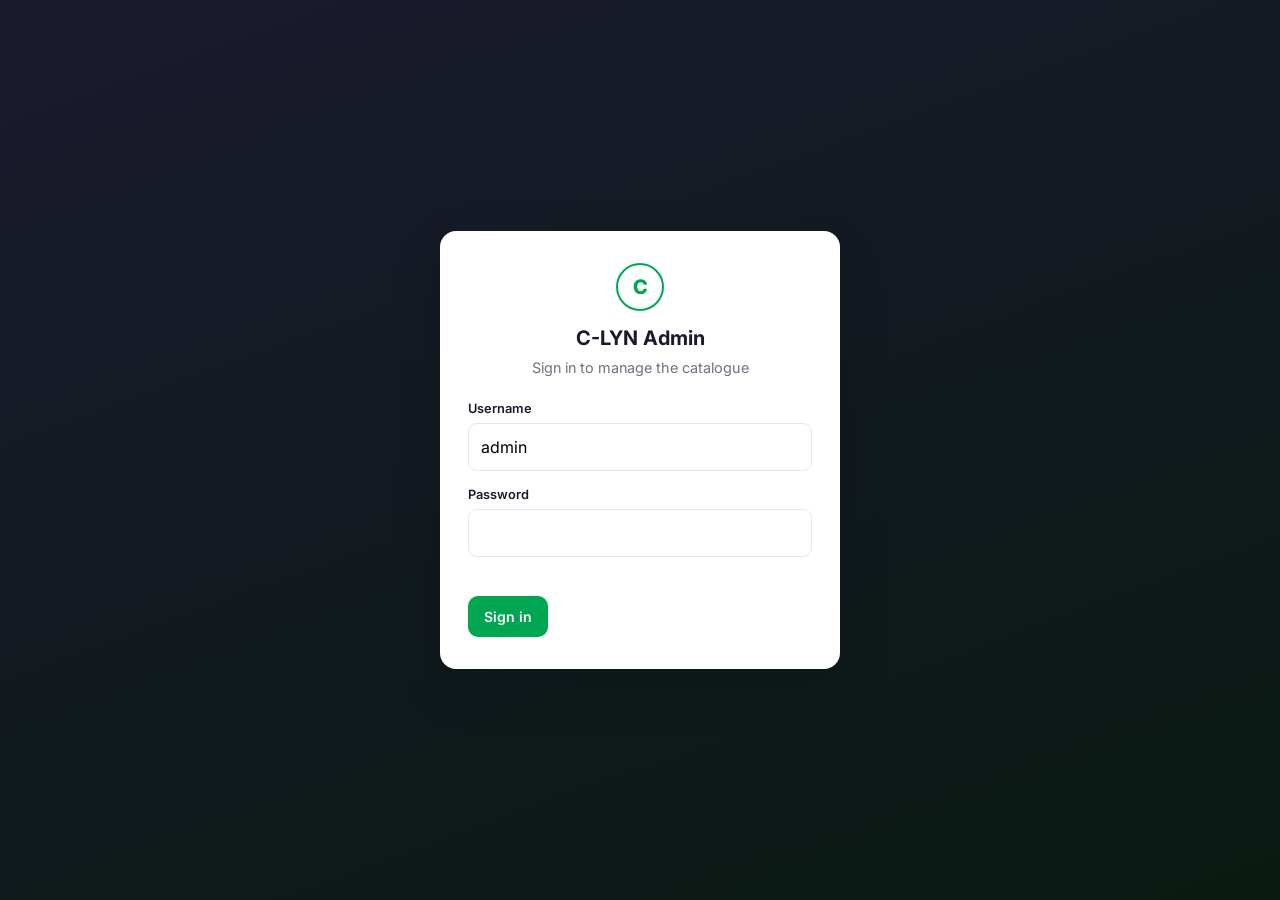
==== commit 56523999: "Add product picker to promotion form" ====
--- a/admin.html
+++ b/admin.html
@@ -52,7 +52,7 @@
     <button type="button" class="tab" data-tab="promotions">Promotions</button>
     <button type="button" class="tab" data-tab="settings">Settings</button>
     <button type="button" class="tab" data-tab="users">Users</button>
-    <button type="button" class="tab" data-tab="logs">Logs &amp; Analytics</button>
+    <button type="button" class="tab" data-tab="logs">Logs & Analytics</button>
     <button type="button" class="tab" data-tab="backup">Backup</button>
   </nav>
   <main class="admin-main">
@@ -112,7 +112,7 @@
       <div class="table-wrap"><table><thead><tr><th>NAME</th><th>USERNAME</th><th>ROLE</th><th>ACTIONS</th></tr></thead><tbody id="userRows"></tbody></table></div>
     </section>
     <section id="tab-logs" class="tab-panel hidden">
-      <div class="panel-head"><h2>Logs &amp; Analytics</h2>
+      <div class="panel-head"><h2>Logs & Analytics</h2>
         <div>
           <button type="button" class="btn btn-ghost btn-sm" id="clearLogsBtn">Clear logs</button>
           <button type="button" class="btn btn-ghost btn-sm" id="clearAnalyticsBtn">Reset analytics</button>
@@ -164,6 +164,7 @@
     <label>Message<textarea id="prMessage" rows="2"></textarea></label>
     <label>% Off<input id="prPercent" type="number" min="0" max="100"></label>
     <label>Category<select id="prCategory"></select></label>
+    <label>Product on promotion<select id="prProduct"><option value="">None / general</option></select></label>
     <label>Image<input type="file" id="prImage" accept="image/*"></label>
     <img id="prPreview" class="preview" alt="">
     <label><input type="checkbox" id="prActive" checked> Active</label>
@@ -181,6 +182,8 @@
   </div>
 </div>
 <script src="data.js"></script>
+<script src="supabase-config.js"></script>
+<script src="supabase-sync.js"></script>
 <script src="cloud-sync.js"></script>
 <script src="branding.js"></script>
 <script src="admin-app.js"></script>
--- a/admin.css
+++ b/admin.css
@@ -1,74 +1,225 @@
-:root{--green:#00A651;--green-soft:rgba(0,166,81,.12);--navy:#1A1A2E;--muted:#6B7280;--border:#E5E7EB;--bg:#F3F4F6;--white:#fff;--shadow-lg:0 20px 50px rgba(0,0,0,.15)}
-.hidden{display:none!important}
-*{box-sizing:border-box;margin:0;padding:0}
-body{font-family:Inter,system-ui,sans-serif;background:var(--bg);color:var(--navy);line-height:1.5}
-.btn{display:inline-flex;align-items:center;justify-content:center;gap:6px;padding:10px 16px;border-radius:10px;font:inherit;font-weight:600;font-size:.875rem;border:none;cursor:pointer;text-decoration:none;transition:.15s}
-.btn-primary{background:var(--green);color:#fff}
-.btn-primary:hover{filter:brightness(1.05)}
-.btn-ghost{background:transparent;color:var(--navy);border:1.5px solid var(--border)}
-.btn-ghost:hover{background:#F9FAFB}
-.btn-danger{background:#FEE2E2;color:#B91C1C}
-.btn-sm{padding:7px 12px;font-size:.8rem;border-radius:8px}
-.btn-block{width:100%}
-.login-page{min-height:100vh;display:flex;align-items:center;justify-content:center;padding:24px;background:linear-gradient(160deg,#1A1A2E,#0a1a12)}
-.login-card{background:var(--white);border-radius:16px;padding:32px 28px;width:100%;max-width:400px;box-shadow:var(--shadow-lg)}
-.login-logo{text-align:center;margin-bottom:12px}
-.login-logo img{border-radius:12px}
-.login-card h1{text-align:center;font-size:1.25rem;margin-bottom:4px}
-.login-card .sub{text-align:center;color:var(--muted);font-size:.9rem;margin-bottom:20px}
-.login-err{color:#B91C1C;font-size:.85rem;min-height:1.2em;margin-bottom:8px}
-.login-card label{display:block;font-size:.8rem;font-weight:600;margin-bottom:5px}
-.login-card input{width:100%;padding:11px 12px;border:1.5px solid var(--border);border-radius:9px;font:inherit;margin-bottom:14px}
-.login-hint{text-align:center;font-size:.8rem;color:var(--muted);margin-top:16px}
-.login-hint a{color:var(--green)}
-.topbar{background:var(--white);border-bottom:1px solid var(--border);height:60px;display:flex;align-items:center;justify-content:space-between;padding:0 20px;position:sticky;top:0;z-index:20}
-.topbar-brand{display:flex;align-items:center;gap:10px}
-.topbar-brand .mark{width:36px;height:36px;border-radius:8px;background:var(--green);color:#fff;display:flex;align-items:center;justify-content:center;font-weight:800}
-.topbar-brand h1{font-size:1rem}
-.topbar-brand span{font-size:.7rem;color:var(--muted)}
-.topbar-actions{display:flex;gap:8px}
-.wrap{max-width:1100px;margin:0 auto;padding:24px 20px 60px}
-.stats{display:grid;grid-template-columns:repeat(auto-fit,minmax(120px,1fr));gap:12px;margin-bottom:20px}
-.stat{background:var(--white);border-radius:12px;padding:16px;border:1px solid var(--border)}
-.stat strong{display:block;font-size:1.4rem;font-weight:800}
-.stat span{font-size:.75rem;color:var(--muted)}
-.tabs{display:flex;flex-wrap:wrap;gap:8px;margin-bottom:16px}
-.tab{padding:8px 16px;border-radius:999px;border:1.5px solid var(--border);background:var(--white);font:inherit;font-weight:600;font-size:.875rem;cursor:pointer;color:var(--muted)}
-.tab.active{background:var(--green);color:#fff;border-color:var(--green)}
-.panel{background:var(--white);border-radius:14px;border:1px solid var(--border);overflow:hidden}
-.panel-head{display:flex;justify-content:space-between;align-items:center;padding:18px 20px;border-bottom:1px solid var(--border);flex-wrap:wrap;gap:12px}
-.panel-head h2{font-size:1.05rem;font-weight:700}
-.panel-pad{padding:20px;max-width:640px}
-.panel-pad label{display:block;font-size:.8rem;font-weight:600;margin:0 0 5px;color:var(--navy)}
-.panel-pad input[type="text"],.panel-pad input[type="email"],.panel-pad input[type="password"],.panel-pad input[type="number"],.panel-pad input[type="file"],.panel-pad select,.panel-pad textarea{display:block;width:100%;padding:11px 12px;border:1.5px solid var(--border);border-radius:9px;font:inherit;font-size:.9rem;margin:0 0 14px;background:#fff}
-.panel-pad input:focus,.panel-pad select:focus,.panel-pad textarea:focus{outline:none;border-color:var(--green);box-shadow:0 0 0 3px rgba(0,166,81,.12)}
-.panel-pad .grid2{display:grid;grid-template-columns:1fr 1fr;gap:12px}
-.panel-pad .grid2 > div{min-width:0}
-.panel-pad h3{font-size:.9rem;margin:20px 0 10px;color:var(--muted);font-weight:600}
-.panel-pad h2{font-size:1.05rem;margin-bottom:16px}
-.table-wrap{overflow-x:auto}
-table{width:100%;border-collapse:collapse;font-size:.875rem}
-th,td{padding:12px 16px;text-align:left;border-bottom:1px solid var(--border);vertical-align:middle}
-th{background:#F9FAFB;font-weight:600;font-size:.72rem;text-transform:uppercase;letter-spacing:.04em;color:var(--muted);white-space:nowrap}
-tr:hover td{background:#FAFBFC}
-td img.thumb{width:42px;height:42px;object-fit:cover;border-radius:8px;background:var(--bg);display:block}
-.badge{display:inline-block;padding:3px 9px;border-radius:999px;background:var(--green-soft);color:var(--green);font-size:.72rem;font-weight:700}
-.badge-off{background:#FEF3C7;color:#B45309;display:inline-block;padding:3px 9px;border-radius:999px;font-size:.72rem;font-weight:700}
-.actions-cell{white-space:nowrap;display:flex;gap:6px}
-.modal-bg{position:fixed;inset:0;background:rgba(15,15,26,.55);backdrop-filter:blur(4px);display:flex;align-items:center;justify-content:center;padding:16px;z-index:50}
-.modal{background:var(--white);border-radius:16px;padding:28px;width:100%;max-width:520px;max-height:92vh;overflow:auto;box-shadow:var(--shadow-lg)}
-.modal h3{font-size:1.15rem;font-weight:700;margin-bottom:20px}
-.modal label{display:block;font-size:.8rem;font-weight:600;margin-bottom:5px;color:var(--navy)}
-.modal input,.modal select,.modal textarea{width:100%;padding:11px 12px;border:1.5px solid var(--border);border-radius:9px;font:inherit;font-size:.9rem;margin-bottom:14px}
-.modal input:focus,.modal select:focus,.modal textarea:focus{outline:none;border-color:var(--green);box-shadow:0 0 0 3px rgba(0,166,81,.12)}
-.modal .grid2{display:grid;grid-template-columns:1fr 1fr;gap:12px}
-.modal .check-row{display:flex;align-items:center;gap:8px;margin-bottom:14px;font-size:.9rem}
-.modal .check-row input{width:auto;margin:0}
-.preview{max-width:100%;max-height:150px;border-radius:10px;margin:4px 0 12px;display:none;object-fit:cover}
-.preview.show{display:block}
-.modal-actions{display:flex;gap:10px;justify-content:flex-end;margin-top:8px}
-.backup-actions{display:flex;flex-wrap:wrap;gap:10px;margin-top:16px}
-.muted{color:var(--muted);font-size:.9rem;line-height:1.6}
-.panel-head-actions{display:flex;align-items:center;gap:8px;flex-wrap:wrap}
-.save-msg{font-size:.85rem;font-weight:600;min-width:4rem}
-@media(max-width:720px){.tabs{flex-wrap:nowrap;overflow-x:auto;-webkit-overflow-scrolling:touch;padding-bottom:4px}.tab{flex-shrink:0}.stats{grid-template-columns:1fr 1fr}.modal .grid2,.panel-pad .grid2{grid-template-columns:1fr}.topbar{padding:0 14px}.wrap{padding:16px 12px 40px}.panel-head{flex-direction:column;align-items:flex-start}.panel-pad{max-width:100%}}
+:root {
+  --green: #00A651;
+  --green-dark: #008C44;
+  --navy: #1A1A2E;
+  --muted: #6B7280;
+  --border: #E5E7EB;
+  --bg: #F3F4F6;
+  --white: #fff;
+  --card: #fff;
+  --text: #1A1A2E;
+  --shadow: 0 4px 20px rgba(0,0,0,.06);
+  --shadow-lg: 0 20px 50px rgba(0,0,0,.15);
+}
+body.admin-dark {
+  --bg: #0f1117;
+  --card: #1a1d27;
+  --text: #f3f4f6;
+  --muted: #9CA3AF;
+  --border: #2d3340;
+  --navy: #f3f4f6;
+  --white: #1a1d27;
+  --shadow: 0 4px 20px rgba(0,0,0,.3);
+}
+.hidden { display: none !important; }
+* { box-sizing: border-box; margin: 0; padding: 0; }
+body.admin-body {
+  font-family: Inter, system-ui, sans-serif;
+  background: var(--bg);
+  color: var(--text);
+  line-height: 1.5;
+  min-height: 100vh;
+}
+.btn {
+  display: inline-flex; align-items: center; justify-content: center; gap: 6px;
+  padding: 10px 16px; border-radius: 10px; font: inherit; font-weight: 600;
+  font-size: .875rem; border: none; cursor: pointer; text-decoration: none;
+  transition: .15s;
+}
+.btn-primary { background: var(--green); color: #fff; }
+.btn-primary:hover { background: var(--green-dark); }
+.btn-ghost {
+  background: transparent; color: var(--text);
+  border: 1.5px solid var(--border);
+}
+.btn-ghost:hover { background: var(--bg); }
+.btn-danger { background: #FEE2E2; color: #B91C1C; border: none; }
+.btn-sm { padding: 7px 12px; font-size: .8rem; border-radius: 8px; }
+
+.login-screen {
+  min-height: 100vh; display: flex; align-items: center; justify-content: center;
+  padding: 24px; background: linear-gradient(160deg, #1A1A2E, #0a1a12);
+}
+.login-card {
+  background: #fff; border-radius: 16px; padding: 32px 28px;
+  width: 100%; max-width: 400px; box-shadow: var(--shadow-lg); color: #1A1A2E;
+}
+.login-mark {
+  width: 48px; height: 48px; border-radius: 50%; border: 2px solid var(--green);
+  color: var(--green); display: flex; align-items: center; justify-content: center;
+  font-weight: 800; font-size: 1.25rem; margin: 0 auto 12px;
+}
+.login-card h1 { text-align: center; font-size: 1.25rem; margin-bottom: 4px; }
+.login-sub { text-align: center; color: #6B7280; font-size: .9rem; margin-bottom: 20px; }
+.login-err { color: #B91C1C; font-size: .85rem; min-height: 1.2em; margin-bottom: 8px; }
+.login-card label { display: block; font-size: .8rem; font-weight: 600; margin-bottom: 5px; }
+.login-card input {
+  width: 100%; padding: 11px 12px; border: 1.5px solid #E5E7EB;
+  border-radius: 9px; font: inherit; margin-bottom: 14px;
+}
+
+.admin-header {
+  background: var(--card);
+  border-bottom: 1px solid var(--border);
+  padding: 12px 20px;
+  display: flex;
+  align-items: center;
+  justify-content: space-between;
+  gap: 12px;
+  flex-wrap: wrap;
+  position: sticky;
+  top: 0;
+  z-index: 20;
+}
+.admin-brand { display: flex; align-items: center; gap: 12px; }
+.admin-brand img {
+  width: 40px; height: 40px; object-fit: contain; border-radius: 8px; display: none;
+}
+.admin-brand img.has-logo { display: block; }
+.admin-brand strong { display: block; font-size: 1rem; color: var(--text); }
+.admin-brand span { font-size: .75rem; color: var(--muted); }
+.admin-header-actions {
+  display: flex; align-items: center; gap: 8px; flex-wrap: wrap;
+}
+
+.admin-stats {
+  display: grid;
+  grid-template-columns: repeat(5, 1fr);
+  gap: 14px;
+  padding: 20px;
+  max-width: 1200px;
+  margin: 0 auto;
+}
+.admin-stats .stat {
+  background: var(--card);
+  border: 1px solid var(--border);
+  border-radius: 12px;
+  padding: 16px 18px;
+  box-shadow: var(--shadow);
+}
+.admin-stats .stat strong {
+  display: block; font-size: 1.5rem; font-weight: 800; color: var(--green); line-height: 1.2;
+}
+.admin-stats .stat span { font-size: .8rem; color: var(--muted); }
+
+.admin-tabs {
+  display: flex; gap: 6px; padding: 0 20px 12px;
+  max-width: 1200px; margin: 0 auto;
+  overflow-x: auto; -webkit-overflow-scrolling: touch;
+}
+.tab {
+  flex-shrink: 0; padding: 10px 16px; border-radius: 999px;
+  border: 1.5px solid var(--border); background: var(--card);
+  color: var(--muted); font: inherit; font-weight: 600; font-size: .85rem; cursor: pointer;
+}
+.tab.active { background: var(--green); border-color: var(--green); color: #fff; }
+
+.admin-main {
+  max-width: 1200px; margin: 0 auto; padding: 8px 20px 48px;
+}
+.tab-panel {
+  background: var(--card); border: 1px solid var(--border);
+  border-radius: 14px; padding: 20px; box-shadow: var(--shadow);
+}
+.panel-head {
+  display: flex; align-items: center; justify-content: space-between;
+  gap: 12px; flex-wrap: wrap; margin-bottom: 16px;
+}
+.panel-head h2 { font-size: 1.15rem; color: var(--text); }
+.panel-head > div { display: flex; align-items: center; gap: 8px; flex-wrap: wrap; }
+
+.table-wrap { overflow-x: auto; -webkit-overflow-scrolling: touch; }
+table { width: 100%; border-collapse: collapse; font-size: .9rem; }
+th, td {
+  padding: 12px 10px; text-align: left;
+  border-bottom: 1px solid var(--border); vertical-align: middle;
+}
+th {
+  font-size: .72rem; text-transform: uppercase; letter-spacing: .04em;
+  color: var(--muted); font-weight: 600;
+}
+.actions-cell { white-space: nowrap; display: flex; gap: 6px; }
+.thumb {
+  width: 42px; height: 42px; object-fit: cover; border-radius: 8px;
+  background: var(--bg); display: block;
+}
+.badge {
+  display: inline-block; padding: 3px 9px; border-radius: 999px;
+  background: rgba(0,166,81,.12); color: var(--green);
+  font-size: .72rem; font-weight: 700;
+}
+.badge-off {
+  background: #FEF3C7; color: #B45309;
+  display: inline-block; padding: 3px 9px; border-radius: 999px;
+  font-size: .72rem; font-weight: 700;
+}
+
+.settings-grid {
+  display: grid; grid-template-columns: 1fr 1fr; gap: 14px;
+}
+.settings-grid label {
+  display: flex; flex-direction: column; gap: 6px;
+  font-size: .8rem; font-weight: 600; color: var(--text);
+}
+.settings-grid input,
+.settings-grid textarea {
+  padding: 11px 12px; border: 1.5px solid var(--border);
+  border-radius: 9px; font: inherit; background: var(--bg); color: var(--text);
+}
+
+.modal-bg {
+  position: fixed; inset: 0; background: rgba(15,15,26,.55);
+  backdrop-filter: blur(4px); display: flex; align-items: center;
+  justify-content: center; padding: 16px; z-index: 50;
+}
+.modal {
+  background: var(--card); color: var(--text); border-radius: 16px;
+  padding: 28px; width: 100%; max-width: 520px; max-height: 92vh;
+  overflow: auto; box-shadow: var(--shadow-lg);
+}
+.modal h3 { font-size: 1.15rem; font-weight: 700; margin-bottom: 20px; }
+.modal label {
+  display: block; font-size: .8rem; font-weight: 600;
+  margin-bottom: 5px; color: var(--text);
+}
+.modal input, .modal select, .modal textarea {
+  width: 100%; padding: 11px 12px; border: 1.5px solid var(--border);
+  border-radius: 9px; font: inherit; font-size: .9rem; margin-bottom: 14px;
+  background: var(--bg); color: var(--text);
+}
+.modal-actions {
+  display: flex; gap: 10px; justify-content: flex-end; margin-top: 8px;
+}
+.preview {
+  max-width: 100%; max-height: 150px; border-radius: 10px;
+  margin: 4px 0 12px; display: none; object-fit: cover;
+}
+.preview.show { display: block; }
+
+@media (max-width: 900px) {
+  .admin-stats { grid-template-columns: repeat(3, 1fr); }
+  .settings-grid { grid-template-columns: 1fr; }
+}
+@media (max-width: 640px) {
+  .admin-header { padding: 12px 14px; }
+  .admin-stats {
+    grid-template-columns: repeat(2, 1fr);
+    padding: 14px; gap: 10px;
+  }
+  .admin-stats .stat { padding: 12px 14px; }
+  .admin-stats .stat strong { font-size: 1.25rem; }
+  .admin-tabs { padding: 0 14px 10px; }
+  .admin-main { padding: 4px 14px 40px; }
+  .tab-panel { padding: 14px; }
+  .panel-head { flex-direction: column; align-items: flex-start; }
+}
